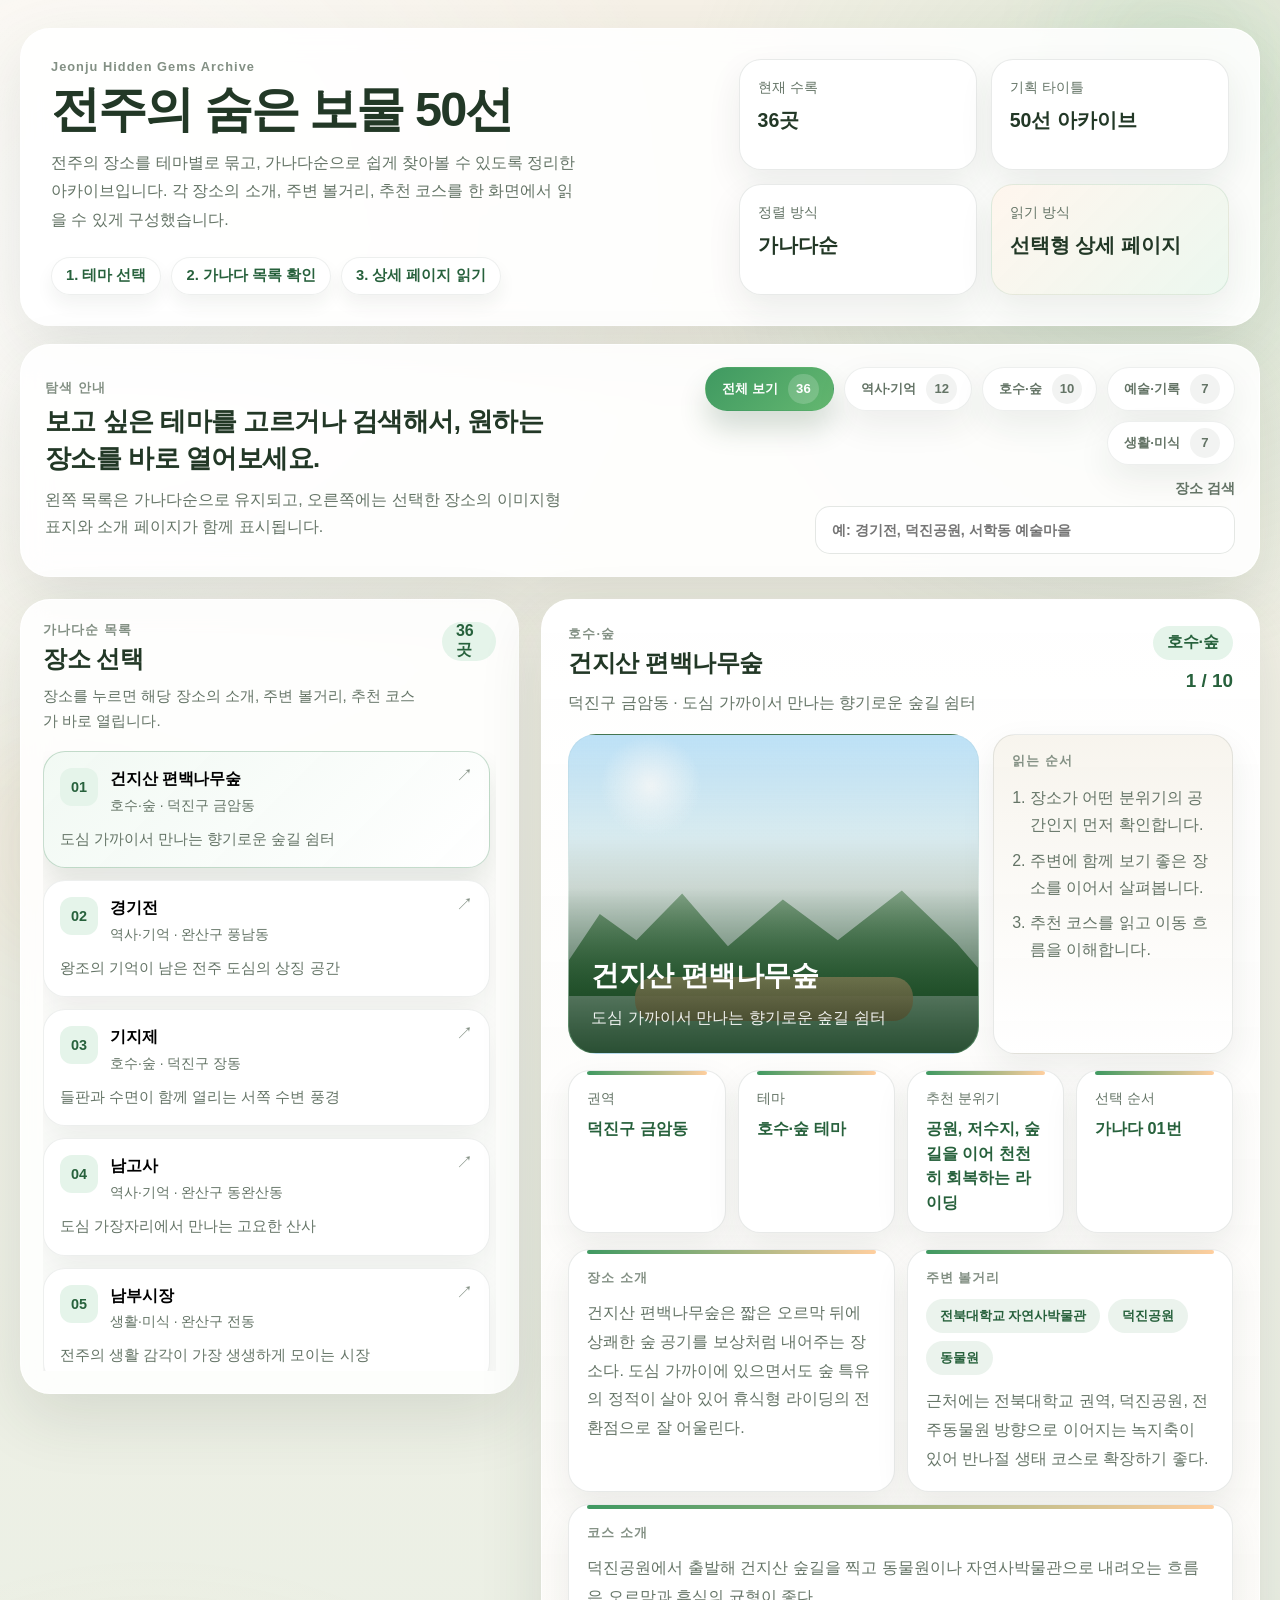
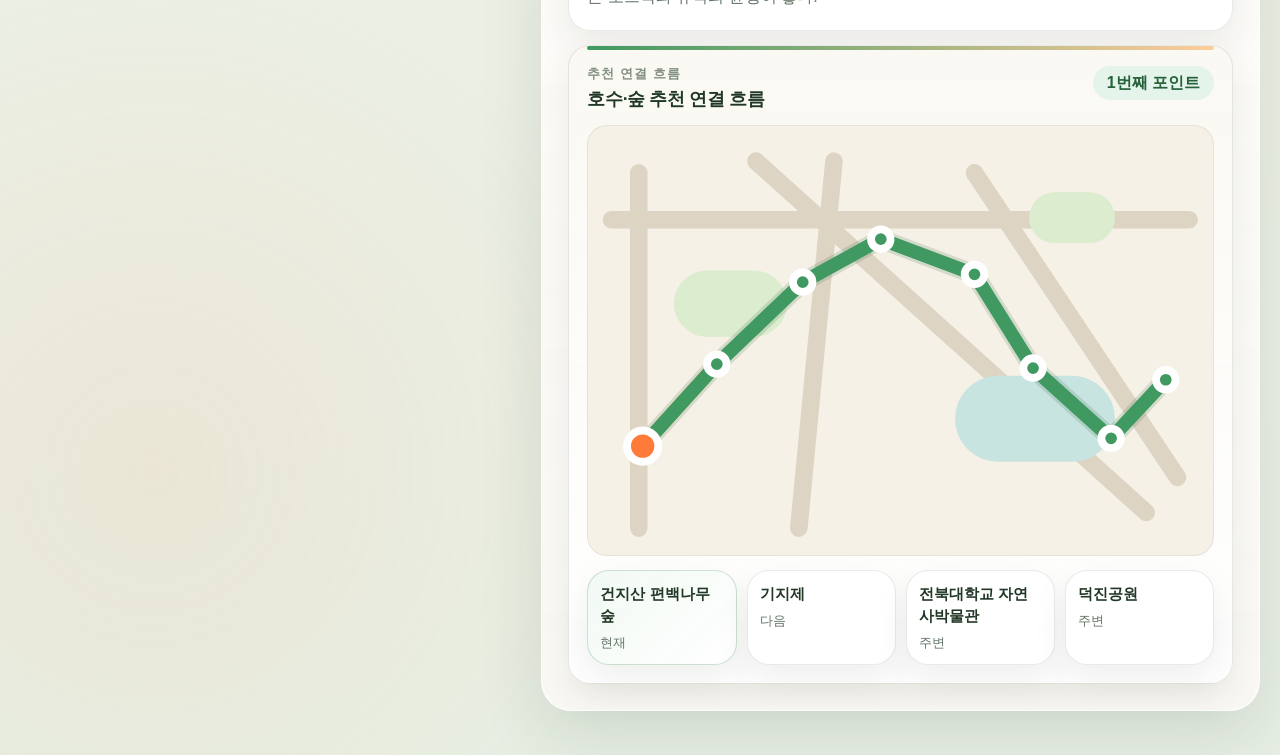
==== docs/index.html @ 96e29ecd "first" ====
<!DOCTYPE html>
<html lang="ko">
  <head>
    <meta charset="UTF-8" />
    <meta name="viewport" content="width=device-width, initial-scale=1.0" />
    <title>전주의 숨은 보물 50선</title>
    <link rel="stylesheet" href="styles.css" />
  </head>
  <body>
    <div class="archive-shell">
      <header class="hero-panel">
        <div class="hero-copy">
          <p class="eyebrow">Jeonju Hidden Gems Archive</p>
          <h1>전주의 숨은 보물 50선</h1>
          <p class="hero-text">
            전주의 장소를 테마별로 묶고, 가나다순으로 쉽게 찾아볼 수 있도록 정리한 아카이브입니다.
            각 장소의 소개, 주변 볼거리, 추천 코스를 한 화면에서 읽을 수 있게 구성했습니다.
          </p>

          <div class="guide-row">
            <span class="guide-chip">1. 테마 선택</span>
            <span class="guide-chip">2. 가나다 목록 확인</span>
            <span class="guide-chip">3. 상세 페이지 읽기</span>
          </div>
        </div>

        <div class="hero-stats">
          <article class="stat-card">
            <span>현재 수록</span>
            <strong id="statCurrent">36곳</strong>
          </article>
          <article class="stat-card">
            <span>기획 타이틀</span>
            <strong>50선 아카이브</strong>
          </article>
          <article class="stat-card">
            <span>정렬 방식</span>
            <strong>가나다순</strong>
          </article>
          <article class="stat-card accent">
            <span>읽기 방식</span>
            <strong>선택형 상세 페이지</strong>
          </article>
        </div>
      </header>

      <section class="toolbar">
        <div class="toolbar-copy">
          <p class="toolbar-label">탐색 안내</p>
          <h2>보고 싶은 테마를 고르거나 검색해서, 원하는 장소를 바로 열어보세요.</h2>
          <p class="toolbar-note">
            왼쪽 목록은 가나다순으로 유지되고, 오른쪽에는 선택한 장소의 이미지형 표지와 소개 페이지가
            함께 표시됩니다.
          </p>
        </div>

        <div class="toolbar-controls">
          <div class="theme-tabs" id="themeTabs"></div>
          <label class="search-box">
            <span>장소 검색</span>
            <input id="searchInput" type="text" placeholder="예: 경기전, 덕진공원, 서학동 예술마을" />
          </label>
        </div>
      </section>

      <main class="content-grid">
        <aside class="place-panel">
          <div class="panel-head">
            <div>
              <p class="panel-label">가나다순 목록</p>
              <h2>장소 선택</h2>
              <p class="panel-text">장소를 누르면 해당 장소의 소개, 주변 볼거리, 추천 코스가 바로 열립니다.</p>
            </div>
            <span class="panel-count" id="filteredCount">36곳</span>
          </div>

          <div class="place-list" id="placeList"></div>
        </aside>

        <section class="detail-panel">
          <article class="detail-page">
            <div class="detail-top">
              <div class="detail-heading">
                <p class="detail-label" id="detailThemeLabel">역사 · 기억</p>
                <h2 id="detailTitle">경기전</h2>
                <p class="detail-subtitle" id="detailSubtitle">
                  전주 역사문화축의 중심에서 전주의 시간을 차분하게 보여주는 공간
                </p>
              </div>

              <div class="detail-page-mark">
                <span id="detailThemeBadge">역사 · 기억</span>
                <strong id="detailOrder">01 / 09</strong>
              </div>
            </div>

            <div class="detail-hero-wrap">
              <div class="detail-hero" id="detailHero">
                <div class="detail-hero-overlay">
                  <strong id="detailHeroTitle">전주의 시간을 가장 선명하게 보여주는 장소</strong>
                  <p id="detailHeroText">
                    한옥 권역과 경기전, 풍남문, 전라감영을 함께 묶어 읽기 좋은 역사 코스의 중심점입니다.
                  </p>
                </div>
              </div>

              <aside class="hero-side-note">
                <p class="story-label">읽는 순서</p>
                <ol class="reading-steps">
                  <li>장소가 어떤 분위기의 공간인지 먼저 확인합니다.</li>
                  <li>주변에 함께 보기 좋은 장소를 이어서 살펴봅니다.</li>
                  <li>추천 코스를 읽고 이동 흐름을 이해합니다.</li>
                </ol>
              </aside>
            </div>

            <div class="meta-grid">
              <article class="meta-card">
                <span>권역</span>
                <strong id="detailDistrict">완산구 풍남동</strong>
              </article>
              <article class="meta-card">
                <span>테마</span>
                <strong id="detailTheme">역사 · 기억</strong>
              </article>
              <article class="meta-card">
                <span>추천 분위기</span>
                <strong id="detailMood">차분하게 머물며 읽는 코스</strong>
              </article>
              <article class="meta-card">
                <span>선택 순서</span>
                <strong id="detailSequence">가나다 01번</strong>
              </article>
            </div>

            <div class="story-grid">
              <article class="story-card">
                <p class="story-label">장소 소개</p>
                <p id="detailIntro">
                  전주의 시간감을 가장 안정적으로 느낄 수 있는 대표 장소로, 풍남문과 전동성당, 한옥마을
                  권역을 함께 묶었을 때 흐름이 자연스럽습니다.
                </p>
              </article>

              <article class="story-card">
                <p class="story-label">주변 볼거리</p>
                <div class="nearby-list" id="nearbyList"></div>
                <p id="detailNearbyText">
                  가까운 권역에서 함께 보기 좋은 장소들을 같이 제안해 코스의 이해를 높였습니다.
                </p>
              </article>
            </div>

            <article class="story-card full">
              <p class="story-label">코스 소개</p>
              <p id="detailCourse">
                이 장소는 전주 역사문화축의 초반 흐름을 잡아 주는 출발 지점으로, 풍남문에서 출발해
                경기전과 전라감영으로 이어지는 도심 순환 코스의 중심입니다.
              </p>
            </article>

            <article class="route-card">
              <div class="route-head">
                <div>
                  <p class="story-label">추천 연결 흐름</p>
                  <h3 id="routeTitle">역사 · 기억 테마 코스</h3>
                </div>
                <span class="route-chip" id="routeChip">현재 포인트</span>
              </div>

              <div class="route-map" id="routeMap"></div>
              <div class="route-stops" id="routeStops"></div>
            </article>
          </article>
        </section>
      </main>
    </div>

    <script src="script.js"></script>
  </body>
</html>
---- docs/styles.css ----
:root {
  --bg-top: #f6f1e7;
  --bg-bottom: #e7efe4;
  --surface: rgba(255, 255, 255, 0.88);
  --surface-strong: #ffffff;
  --surface-soft: rgba(250, 248, 242, 0.8);
  --line: rgba(34, 56, 38, 0.1);
  --line-strong: rgba(34, 56, 38, 0.18);
  --text-main: #223826;
  --text-sub: #647466;
  --text-soft: #839084;
  --theme-main: #3c8754;
  --theme-deep: #285a39;
  --theme-soft: rgba(60, 135, 84, 0.12);
  --shadow-lg: 0 24px 64px rgba(38, 61, 41, 0.12);
  --shadow-md: 0 14px 34px rgba(34, 56, 38, 0.08);
  --radius-xl: 30px;
  --radius-lg: 22px;
  --radius-md: 16px;
  --radius-sm: 12px;
  --font-ui: "SUIT Variable", "Pretendard Variable", "Noto Sans KR", "Apple SD Gothic Neo",
    sans-serif;
}

* {
  box-sizing: border-box;
}

html,
body {
  margin: 0;
  min-height: 100%;
  font-family: var(--font-ui);
  color: var(--text-main);
  background:
    radial-gradient(circle at 8% 10%, rgba(255, 255, 255, 0.88), transparent 24%),
    radial-gradient(circle at 90% 8%, rgba(84, 174, 116, 0.18), transparent 20%),
    radial-gradient(circle at 12% 88%, rgba(244, 166, 108, 0.12), transparent 22%),
    linear-gradient(180deg, var(--bg-top), var(--bg-bottom));
}

body::before,
body::after {
  content: "";
  position: fixed;
  border-radius: 999px;
  pointer-events: none;
  filter: blur(24px);
  opacity: 0.56;
}

body::before {
  top: -120px;
  right: -80px;
  width: 360px;
  height: 360px;
  background: radial-gradient(circle, rgba(83, 168, 110, 0.22), transparent 68%);
}

body::after {
  bottom: -110px;
  left: -80px;
  width: 320px;
  height: 320px;
  background: radial-gradient(circle, rgba(245, 163, 92, 0.16), transparent 70%);
}

.archive-shell {
  position: relative;
  z-index: 1;
  max-width: 1500px;
  margin: 0 auto;
  padding: 28px 20px 44px;
}

.hero-panel,
.toolbar,
.place-panel,
.detail-page {
  background: var(--surface);
  border: 1px solid rgba(255, 255, 255, 0.9);
  box-shadow: var(--shadow-lg);
  backdrop-filter: blur(14px);
  border-radius: var(--radius-xl);
}

.hero-panel {
  padding: 30px;
  display: grid;
  grid-template-columns: minmax(320px, 1.15fr) minmax(280px, 0.85fr);
  gap: 24px;
  align-items: stretch;
}

.eyebrow,
.toolbar-label,
.panel-label,
.detail-label,
.story-label {
  margin: 0;
  font-size: 0.8rem;
  font-weight: 800;
  letter-spacing: 0.08em;
  color: var(--text-soft);
}

.hero-copy {
  display: flex;
  flex-direction: column;
  justify-content: center;
}

.hero-copy h1 {
  margin: 10px 0 14px;
  font-size: clamp(2.2rem, 3.8vw, 3.8rem);
  line-height: 1.04;
  letter-spacing: -0.04em;
}

.hero-text {
  margin: 0;
  max-width: 60ch;
  color: var(--text-sub);
  line-height: 1.8;
  font-size: 1rem;
}

.guide-row {
  display: flex;
  flex-wrap: wrap;
  gap: 10px;
  margin-top: 22px;
}

.guide-chip {
  display: inline-flex;
  align-items: center;
  min-height: 38px;
  padding: 0 14px;
  border-radius: 999px;
  background: rgba(255, 255, 255, 0.86);
  border: 1px solid rgba(34, 56, 38, 0.08);
  color: var(--theme-deep);
  font-size: 0.92rem;
  font-weight: 700;
  box-shadow: 0 10px 18px rgba(33, 51, 36, 0.06);
}

.hero-stats {
  display: grid;
  grid-template-columns: repeat(2, minmax(0, 1fr));
  gap: 14px;
}

.stat-card,
.meta-card,
.story-card,
.route-card,
.theme-tab,
.place-item,
.route-stop,
.hero-side-note {
  background: var(--surface-strong);
  border: 1px solid var(--line);
  box-shadow: var(--shadow-md);
  border-radius: var(--radius-lg);
}

.stat-card {
  padding: 18px 18px 20px;
}

.stat-card span {
  color: var(--text-sub);
  font-size: 0.9rem;
}

.stat-card strong {
  display: block;
  margin-top: 10px;
  font-size: 1.22rem;
  line-height: 1.35;
}

.stat-card.accent {
  background:
    linear-gradient(135deg, rgba(255, 245, 236, 0.9), rgba(235, 247, 238, 0.95)),
    #ffffff;
  border-color: rgba(60, 135, 84, 0.12);
}

.toolbar {
  margin-top: 18px;
  padding: 22px 24px;
  display: grid;
  grid-template-columns: minmax(320px, 0.9fr) minmax(0, 1.1fr);
  gap: 20px;
  align-items: center;
}

.toolbar-copy h2 {
  margin: 6px 0 10px;
  font-size: clamp(1.28rem, 2vw, 1.6rem);
  line-height: 1.42;
  letter-spacing: -0.02em;
}

.toolbar-note {
  margin: 0;
  color: var(--text-sub);
  line-height: 1.7;
}

.toolbar-controls {
  display: grid;
  gap: 14px;
}

.theme-tabs {
  display: flex;
  flex-wrap: wrap;
  justify-content: flex-end;
  gap: 10px;
}

.theme-tab {
  display: inline-flex;
  align-items: center;
  gap: 10px;
  min-height: 44px;
  padding: 0 14px 0 16px;
  border: 1px solid rgba(34, 56, 38, 0.08);
  cursor: pointer;
  color: var(--text-sub);
  font-weight: 800;
  transition: transform 0.18s ease, box-shadow 0.18s ease, border-color 0.18s ease,
    background 0.18s ease, color 0.18s ease;
}

.theme-tab:hover {
  transform: translateY(-1px);
  border-color: rgba(60, 135, 84, 0.16);
}

.theme-tab strong {
  display: inline-flex;
  align-items: center;
  justify-content: center;
  min-width: 30px;
  min-height: 30px;
  padding: 0 8px;
  border-radius: 999px;
  background: rgba(34, 56, 38, 0.06);
  color: inherit;
  font-size: 0.82rem;
}

.theme-tab.active {
  background: linear-gradient(135deg, var(--theme-main), #64b770);
  color: #ffffff;
  border-color: transparent;
  box-shadow: 0 18px 28px rgba(43, 84, 55, 0.2);
}

.theme-tab.active strong {
  background: rgba(255, 255, 255, 0.18);
}

.search-box {
  display: grid;
  gap: 8px;
  justify-items: end;
  font-size: 0.9rem;
  font-weight: 700;
  color: var(--text-sub);
}

.search-box input {
  width: min(100%, 420px);
  height: 48px;
  border-radius: 15px;
  border: 1px solid rgba(34, 56, 38, 0.12);
  padding: 0 16px;
  background: rgba(255, 255, 255, 0.96);
  color: var(--text-main);
  font: inherit;
  box-shadow: inset 0 1px 0 rgba(255, 255, 255, 0.85);
}

.search-box input:focus {
  outline: none;
  border-color: rgba(60, 135, 84, 0.36);
  box-shadow:
    0 0 0 4px rgba(60, 135, 84, 0.12),
    inset 0 1px 0 rgba(255, 255, 255, 0.85);
}

.content-grid {
  margin-top: 22px;
  display: grid;
  grid-template-columns: minmax(320px, 0.82fr) minmax(0, 1.18fr);
  gap: 22px;
  align-items: start;
}

.place-panel {
  padding: 22px;
}

.panel-head,
.detail-top,
.route-head {
  display: flex;
  align-items: flex-start;
  justify-content: space-between;
  gap: 16px;
}

.panel-head h2,
.detail-top h2,
.route-head h3 {
  margin: 4px 0 0;
  letter-spacing: -0.02em;
}

.panel-text {
  margin: 8px 0 0;
  color: var(--text-sub);
  line-height: 1.65;
  font-size: 0.95rem;
}

.panel-count,
.detail-page-mark span,
.route-chip,
.nearby-chip {
  display: inline-flex;
  align-items: center;
  justify-content: center;
  min-height: 34px;
  padding: 0 14px;
  border-radius: 999px;
  background: var(--theme-soft);
  color: var(--theme-deep);
  font-weight: 800;
}

.place-list {
  margin-top: 18px;
  display: flex;
  flex-direction: column;
  gap: 12px;
  max-height: calc(100vh - 280px);
  overflow: auto;
  padding-right: 6px;
}

.place-list::-webkit-scrollbar {
  width: 10px;
}

.place-list::-webkit-scrollbar-thumb {
  background: rgba(34, 56, 38, 0.14);
  border-radius: 999px;
}

.place-item {
  width: 100%;
  padding: 16px;
  border: 1px solid rgba(34, 56, 38, 0.08);
  text-align: left;
  cursor: pointer;
  transition: transform 0.18s ease, box-shadow 0.18s ease, border-color 0.18s ease,
    background 0.18s ease;
}

.place-item:hover {
  transform: translateY(-1px);
  border-color: rgba(60, 135, 84, 0.16);
}

.place-item.active {
  border-color: rgba(60, 135, 84, 0.28);
  background:
    linear-gradient(135deg, rgba(241, 249, 243, 0.96), rgba(255, 255, 255, 0.98)),
    #ffffff;
  box-shadow: 0 18px 28px rgba(39, 66, 43, 0.12);
}

.place-item-top {
  display: grid;
  grid-template-columns: auto 1fr auto;
  gap: 12px;
  align-items: start;
}

.place-index {
  display: inline-flex;
  align-items: center;
  justify-content: center;
  min-width: 38px;
  height: 38px;
  padding: 0 10px;
  border-radius: 12px;
  background: var(--theme-soft);
  color: var(--theme-deep);
  font-weight: 900;
  font-size: 0.9rem;
}

.place-title-group {
  display: grid;
  gap: 6px;
}

.place-title-group strong {
  font-size: 1rem;
  line-height: 1.35;
  letter-spacing: -0.01em;
}

.place-subline {
  color: var(--text-sub);
  font-size: 0.86rem;
  line-height: 1.45;
}

.place-arrow {
  color: var(--text-soft);
  font-size: 1.05rem;
  line-height: 1;
}

.place-summary {
  display: block;
  margin-top: 12px;
  color: var(--text-sub);
  line-height: 1.6;
  font-size: 0.92rem;
}

.detail-panel {
  position: sticky;
  top: 18px;
}

.detail-page {
  padding: 26px;
  background:
    linear-gradient(180deg, rgba(255, 255, 255, 0.84), rgba(250, 248, 243, 0.94)),
    #ffffff;
}

.detail-subtitle {
  margin: 10px 0 0;
  color: var(--text-sub);
  line-height: 1.7;
  max-width: 56ch;
}

.detail-page-mark {
  display: flex;
  flex-direction: column;
  align-items: flex-end;
  gap: 10px;
}

.detail-page-mark strong {
  font-size: 1.18rem;
  color: var(--theme-deep);
}

.detail-hero-wrap {
  margin-top: 18px;
  display: grid;
  grid-template-columns: minmax(0, 1fr) 240px;
  gap: 14px;
  align-items: stretch;
}

.detail-hero {
  position: relative;
  min-height: 320px;
  border-radius: 28px;
  overflow: hidden;
  border: 1px solid rgba(36, 67, 43, 0.08);
  background:
    radial-gradient(circle at 20% 16%, rgba(255, 255, 255, 0.84), transparent 12%),
    linear-gradient(180deg, rgba(149, 214, 255, 0.56), rgba(117, 200, 180, 0.12) 48%, rgba(45, 104, 61, 0.88) 100%);
}

.detail-hero::before,
.detail-hero::after {
  content: "";
  position: absolute;
}

.detail-hero::before {
  left: -6%;
  right: -6%;
  bottom: 18%;
  height: 44%;
  background: linear-gradient(180deg, rgba(73, 133, 67, 0.28), rgba(52, 118, 61, 0.98));
  clip-path: polygon(0 100%, 16% 58%, 30% 70%, 42% 32%, 56% 60%, 70% 38%, 84% 70%, 92% 44%, 100% 100%);
}

.detail-hero::after {
  left: 8%;
  right: 8%;
  bottom: 0;
  height: 34%;
  background: linear-gradient(180deg, rgba(101, 193, 168, 0.62), rgba(65, 151, 116, 0.92));
  border-radius: 50% 50% 0 0 / 35% 35% 0 0;
}

.scene-hanok::before,
.scene-temple::before {
  left: 16%;
  right: 16%;
  bottom: 22%;
  height: 26%;
  background: linear-gradient(180deg, rgba(73, 48, 26, 0.16), rgba(70, 44, 21, 0.98));
  clip-path: polygon(0 100%, 12% 42%, 50% 0, 88% 42%, 100% 100%);
}

.scene-hanok::after,
.scene-temple::after {
  left: 22%;
  right: 22%;
  bottom: 8%;
  height: 22%;
  background: linear-gradient(180deg, rgba(136, 95, 55, 0.76), rgba(99, 63, 35, 0.98));
  border-radius: 4px 4px 10px 10px;
}

.scene-gate::before {
  left: 14%;
  right: 14%;
  bottom: 18%;
  height: 32%;
  background: linear-gradient(180deg, rgba(78, 53, 28, 0.14), rgba(69, 43, 22, 0.98));
  clip-path: polygon(0 100%, 8% 50%, 50% 0, 92% 50%, 100% 100%);
}

.scene-gate::after {
  left: 18%;
  right: 18%;
  bottom: 6%;
  height: 24%;
  background: linear-gradient(180deg, rgba(146, 104, 59, 0.78), rgba(99, 62, 34, 0.98));
}

.scene-church::before {
  left: 44%;
  width: 16%;
  bottom: 14%;
  height: 48%;
  background: linear-gradient(180deg, rgba(245, 235, 224, 0.2), rgba(244, 236, 228, 0.98));
  clip-path: polygon(45% 0, 60% 10%, 60% 28%, 100% 28%, 100% 100%, 0 100%, 0 28%, 45% 28%);
}

.scene-church::after {
  left: 24%;
  right: 24%;
  bottom: 9%;
  height: 22%;
  background: linear-gradient(180deg, rgba(247, 239, 230, 0.78), rgba(230, 221, 209, 0.98));
  border-radius: 8px 8px 2px 2px;
}

.scene-lake::after {
  left: 2%;
  right: 2%;
  bottom: 8%;
  height: 18%;
  background: linear-gradient(90deg, rgba(61, 161, 184, 0.92), rgba(162, 227, 241, 0.82), rgba(51, 154, 170, 0.92));
  border-radius: 48% 52% 44% 56% / 100% 100% 40% 40%;
}

.scene-lake::before {
  left: -2%;
  right: -2%;
  bottom: 22%;
  height: 26%;
  background: linear-gradient(180deg, rgba(70, 133, 67, 0.18), rgba(54, 113, 63, 0.88));
}

.scene-forest::before,
.scene-park::before {
  left: -6%;
  right: -6%;
  bottom: 18%;
  height: 46%;
  background: linear-gradient(180deg, rgba(86, 145, 72, 0.26), rgba(39, 101, 50, 0.98));
  clip-path: polygon(0 100%, 12% 44%, 20% 62%, 30% 30%, 40% 66%, 52% 34%, 64% 62%, 78% 28%, 90% 64%, 100% 100%);
}

.scene-forest::after,
.scene-park::after {
  left: 16%;
  right: 16%;
  bottom: 10%;
  height: 14%;
  background: linear-gradient(180deg, rgba(180, 160, 112, 0.84), rgba(127, 110, 71, 0.98));
  border-radius: 20px;
}

.scene-modern::before,
.scene-campus::before,
.scene-archive::before,
.scene-radio::before,
.scene-health::before {
  left: 10%;
  right: 10%;
  bottom: 18%;
  height: 26%;
  background:
    linear-gradient(90deg, rgba(44, 65, 69, 0.95) 0 14%, transparent 14% 18%, rgba(44, 65, 69, 0.84) 18% 30%, transparent 30% 34%, rgba(44, 65, 69, 0.92) 34% 52%, transparent 52% 58%, rgba(44, 65, 69, 0.86) 58% 76%, transparent 76% 80%, rgba(44, 65, 69, 0.9) 80% 94%);
}

.scene-modern::after,
.scene-campus::after,
.scene-archive::after,
.scene-radio::after,
.scene-health::after {
  left: 0;
  right: 0;
  bottom: 0;
  height: 18%;
  background: linear-gradient(180deg, rgba(123, 132, 120, 0.74), rgba(88, 97, 84, 0.98));
}

.scene-street::before,
.scene-market::before {
  left: 8%;
  right: 8%;
  bottom: 18%;
  height: 28%;
  background:
    linear-gradient(90deg, rgba(87, 63, 45, 0.92) 0 16%, transparent 16% 22%, rgba(108, 74, 52, 0.88) 22% 40%, transparent 40% 46%, rgba(87, 63, 45, 0.92) 46% 64%, transparent 64% 70%, rgba(108, 74, 52, 0.88) 70% 100%);
}

.scene-street::after,
.scene-market::after {
  left: 0;
  right: 0;
  bottom: 0;
  height: 16%;
  background: linear-gradient(180deg, rgba(193, 175, 124, 0.78), rgba(144, 126, 81, 0.98));
}

.scene-food {
  background:
    radial-gradient(circle at 50% 52%, rgba(255, 194, 110, 0.78), rgba(191, 97, 52, 0.9) 36%, rgba(86, 43, 24, 0.95) 37%, rgba(56, 29, 18, 0.98) 52%, rgba(236, 227, 214, 0.92) 53%, rgba(245, 242, 235, 0.98) 70%, rgba(219, 210, 198, 0.94) 74%, transparent 75%),
    linear-gradient(180deg, rgba(150, 104, 70, 0.2), rgba(115, 76, 52, 0.7));
}

.scene-food::before,
.scene-food::after {
  display: none;
}

.scene-bike::before {
  left: 12%;
  right: 12%;
  bottom: 20%;
  height: 18%;
  background: linear-gradient(180deg, rgba(55, 80, 58, 0.16), rgba(44, 67, 48, 0.98));
}

.scene-bike::after {
  left: 18%;
  right: 18%;
  bottom: 9%;
  height: 12%;
  background: linear-gradient(180deg, rgba(201, 176, 112, 0.78), rgba(140, 120, 74, 0.98));
  border-radius: 18px;
}

.detail-hero-overlay {
  position: absolute;
  inset: 0;
  z-index: 1;
  display: flex;
  flex-direction: column;
  justify-content: flex-end;
  padding: 22px;
  background: linear-gradient(180deg, rgba(20, 46, 26, 0.04) 32%, rgba(20, 46, 26, 0.56) 100%);
  color: #ffffff;
}

.detail-hero-overlay strong {
  font-size: clamp(1.45rem, 2.2vw, 1.85rem);
  line-height: 1.28;
  letter-spacing: -0.02em;
}

.detail-hero-overlay p {
  margin: 10px 0 0;
  max-width: 46ch;
  color: rgba(255, 255, 255, 0.92);
  line-height: 1.7;
}

.hero-side-note {
  padding: 18px;
  background:
    linear-gradient(180deg, rgba(247, 244, 237, 0.96), rgba(255, 255, 255, 0.98)),
    #ffffff;
}

.reading-steps {
  margin: 14px 0 0;
  padding-left: 18px;
  color: var(--text-sub);
  line-height: 1.7;
}

.reading-steps li + li {
  margin-top: 8px;
}

.meta-grid {
  margin-top: 16px;
  display: grid;
  grid-template-columns: repeat(4, minmax(0, 1fr));
  gap: 12px;
}

.meta-card,
.story-card,
.route-card {
  position: relative;
}

.meta-card {
  padding: 18px;
  overflow: hidden;
}

.meta-card::before,
.story-card::before,
.route-card::before {
  content: "";
  position: absolute;
  left: 18px;
  right: 18px;
  top: 0;
  height: 4px;
  border-radius: 999px;
  background: linear-gradient(90deg, var(--theme-main), rgba(255, 181, 107, 0.65));
}

.meta-card span {
  color: var(--text-sub);
  font-size: 0.88rem;
}

.meta-card strong {
  display: block;
  margin-top: 8px;
  font-size: 1.02rem;
  line-height: 1.5;
  color: var(--theme-deep);
}

.story-grid {
  margin-top: 16px;
  display: grid;
  grid-template-columns: repeat(2, minmax(0, 1fr));
  gap: 12px;
}

.story-card {
  padding: 20px 18px 18px;
}

.story-card p:last-child {
  margin: 12px 0 0;
  color: var(--text-sub);
  line-height: 1.8;
}

.story-card.full {
  margin-top: 12px;
  padding: 20px 18px 18px;
}

.nearby-list {
  display: flex;
  flex-wrap: wrap;
  gap: 8px;
  margin-top: 12px;
}

.nearby-chip {
  min-height: 34px;
  font-size: 0.84rem;
  background: rgba(60, 135, 84, 0.1);
}

.route-card {
  margin-top: 14px;
  padding: 20px 18px 18px;
  background:
    linear-gradient(180deg, rgba(250, 248, 242, 0.96), rgba(255, 255, 255, 0.98)),
    #ffffff;
}

.route-head h3 {
  font-size: 1.1rem;
}

.route-map {
  margin-top: 14px;
  min-height: 168px;
  overflow: hidden;
  border-radius: 20px;
  border: 1px solid rgba(36, 67, 43, 0.08);
  background: #f5f1e6;
}

.route-svg {
  width: 100%;
  height: 100%;
  display: block;
}

.route-svg .road {
  fill: none;
  stroke: #ddd4c4;
  stroke-width: 9;
  stroke-linecap: round;
}

.route-svg .park {
  fill: #dceccf;
}

.route-svg .water {
  fill: #c8e4e1;
}

.route-svg .route-base {
  fill: none;
  stroke: rgba(60, 112, 76, 0.18);
  stroke-width: 10;
  stroke-linecap: round;
  stroke-linejoin: round;
}

.route-svg .route-main {
  fill: none;
  stroke: var(--theme-main);
  stroke-width: 7;
  stroke-linecap: round;
  stroke-linejoin: round;
}

.route-svg .route-progress {
  fill: none;
  stroke: #ff9f47;
  stroke-width: 7;
  stroke-linecap: round;
  stroke-linejoin: round;
}

.route-svg .marker {
  fill: var(--theme-main);
  stroke: #ffffff;
  stroke-width: 4;
}

.route-svg .marker.current {
  fill: #ff7b3a;
}

.route-stops {
  margin-top: 14px;
  display: grid;
  grid-template-columns: repeat(auto-fit, minmax(138px, 1fr));
  gap: 10px;
}

.route-stop {
  padding: 12px;
}

.route-stop.active {
  background:
    linear-gradient(135deg, rgba(241, 249, 243, 0.96), rgba(255, 255, 255, 0.98)),
    #ffffff;
  border-color: rgba(60, 135, 84, 0.24);
}

.route-stop strong {
  display: block;
  font-size: 0.94rem;
  line-height: 1.45;
}

.route-stop span {
  display: block;
  margin-top: 6px;
  color: var(--text-sub);
  font-size: 0.82rem;
  line-height: 1.45;
}

@media (max-width: 1240px) {
  .content-grid,
  .hero-panel,
  .toolbar,
  .detail-hero-wrap {
    grid-template-columns: 1fr;
  }

  .theme-tabs {
    justify-content: flex-start;
  }

  .search-box {
    justify-items: start;
  }

  .detail-panel {
    position: static;
  }
}

@media (max-width: 860px) {
  .meta-grid,
  .story-grid,
  .hero-stats {
    grid-template-columns: 1fr 1fr;
  }
}

@media (max-width: 720px) {
  .archive-shell {
    padding: 16px 12px 28px;
  }

  .hero-panel,
  .toolbar,
  .place-panel,
  .detail-page {
    padding: 18px;
    border-radius: 22px;
  }

  .hero-copy h1 {
    font-size: 2.2rem;
  }

  .meta-grid,
  .story-grid,
  .hero-stats {
    grid-template-columns: 1fr;
  }

  .place-list {
    max-height: none;
  }

  .place-item-top {
    grid-template-columns: auto 1fr;
  }

  .place-arrow {
    display: none;
  }
}
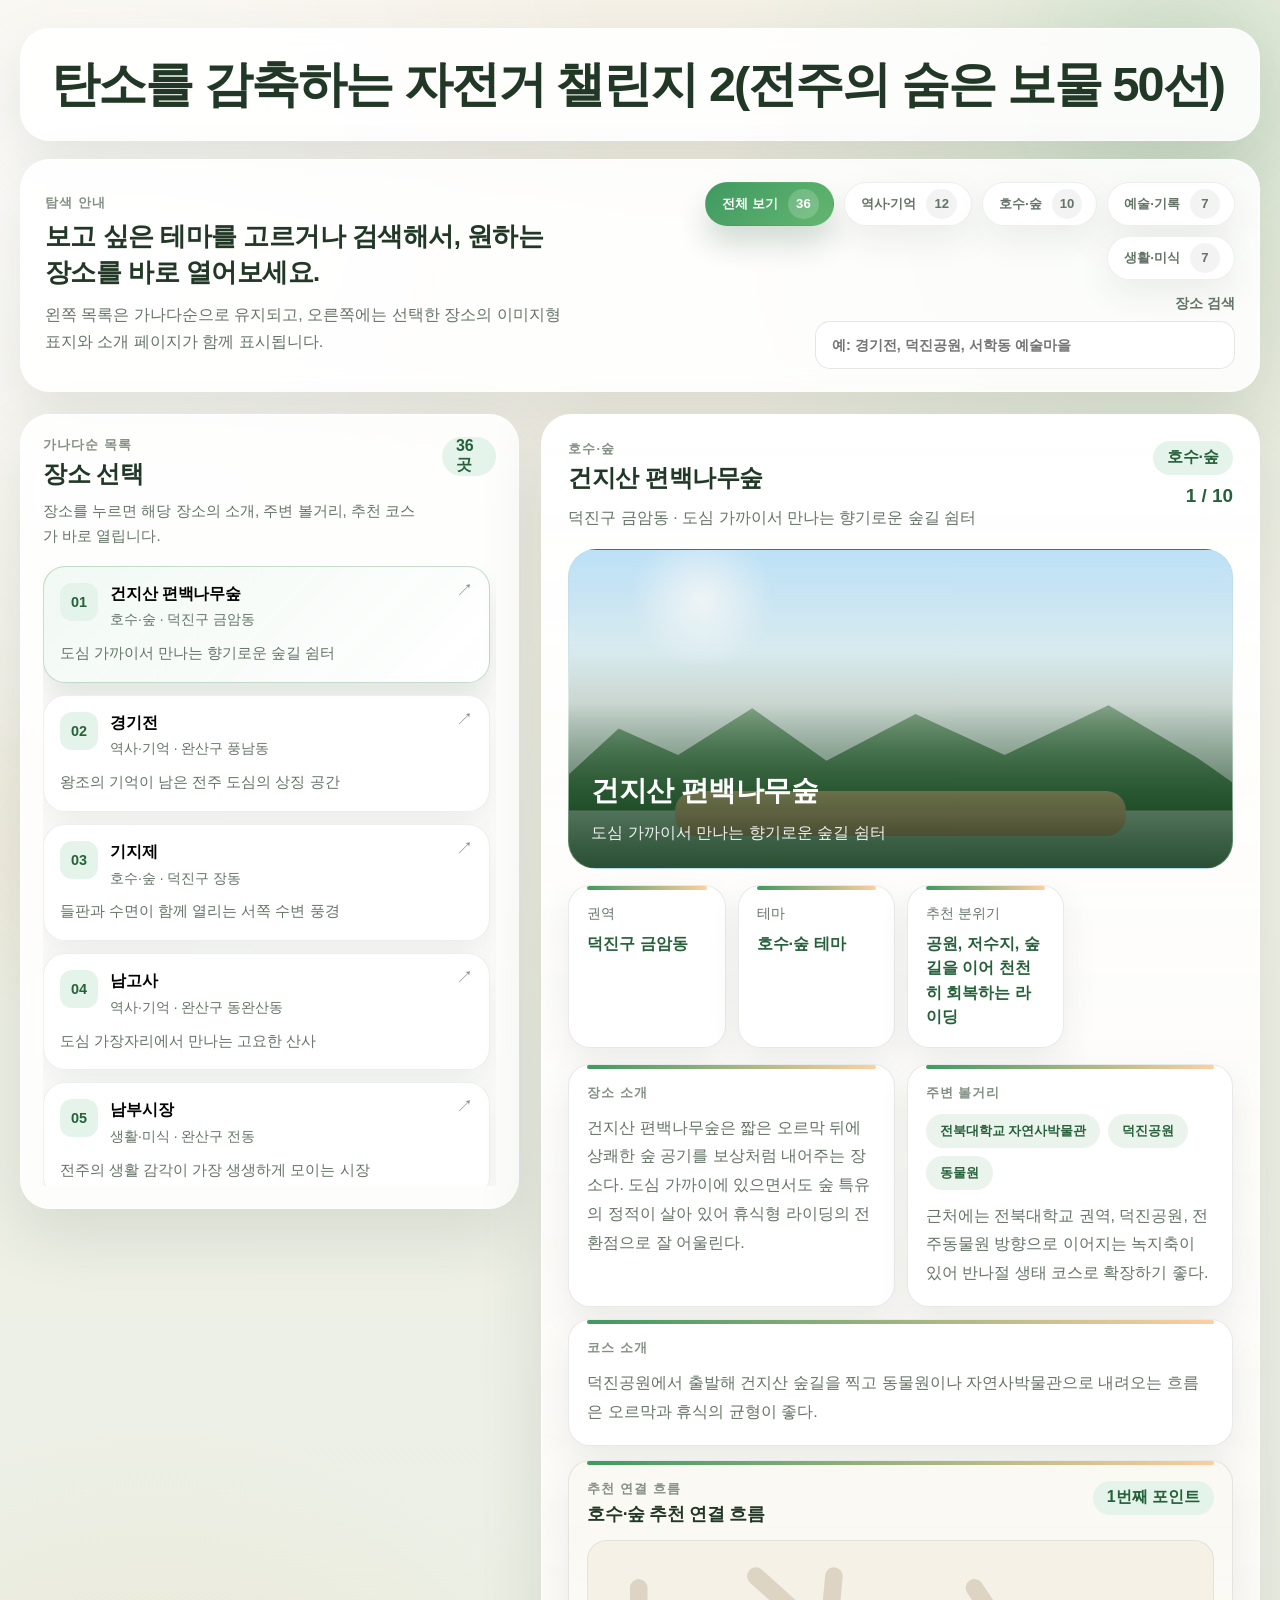
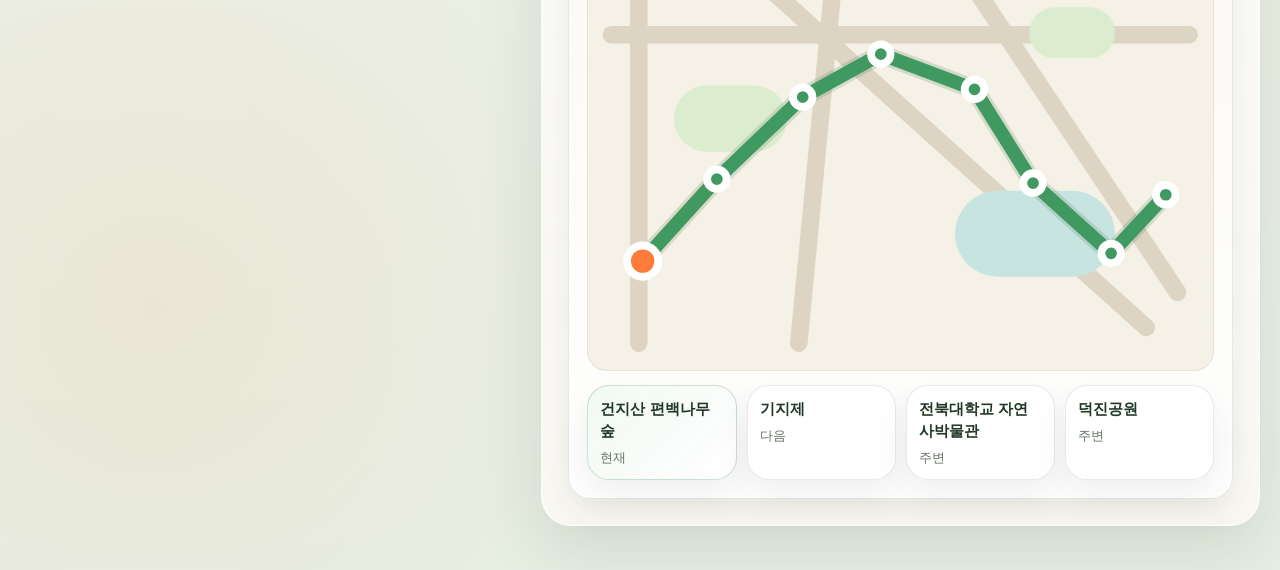
==== commit 1b6ee4db: "second" ====
--- a/docs/index.html
+++ b/docs/index.html
@@ -3,44 +3,14 @@
   <head>
     <meta charset="UTF-8" />
     <meta name="viewport" content="width=device-width, initial-scale=1.0" />
-    <title>전주의 숨은 보물 50선</title>
+    <title>탄소를 감축하는 자전거 챌린지 2(전주의 숨은 보물 50선)</title>
     <link rel="stylesheet" href="styles.css" />
   </head>
   <body>
     <div class="archive-shell">
       <header class="hero-panel">
         <div class="hero-copy">
-          <p class="eyebrow">Jeonju Hidden Gems Archive</p>
-          <h1>전주의 숨은 보물 50선</h1>
-          <p class="hero-text">
-            전주의 장소를 테마별로 묶고, 가나다순으로 쉽게 찾아볼 수 있도록 정리한 아카이브입니다.
-            각 장소의 소개, 주변 볼거리, 추천 코스를 한 화면에서 읽을 수 있게 구성했습니다.
-          </p>
-
-          <div class="guide-row">
-            <span class="guide-chip">1. 테마 선택</span>
-            <span class="guide-chip">2. 가나다 목록 확인</span>
-            <span class="guide-chip">3. 상세 페이지 읽기</span>
-          </div>
-        </div>
-
-        <div class="hero-stats">
-          <article class="stat-card">
-            <span>현재 수록</span>
-            <strong id="statCurrent">36곳</strong>
-          </article>
-          <article class="stat-card">
-            <span>기획 타이틀</span>
-            <strong>50선 아카이브</strong>
-          </article>
-          <article class="stat-card">
-            <span>정렬 방식</span>
-            <strong>가나다순</strong>
-          </article>
-          <article class="stat-card accent">
-            <span>읽기 방식</span>
-            <strong>선택형 상세 페이지</strong>
-          </article>
+          <h1>탄소를 감축하는 자전거 챌린지 2(전주의 숨은 보물 50선)</h1>
         </div>
       </header>
 
@@ -96,6 +66,7 @@
 
             <div class="detail-hero-wrap">
               <div class="detail-hero" id="detailHero">
+                <img class="detail-photo is-hidden" id="detailPhoto" alt="" loading="lazy" decoding="async" referrerpolicy="no-referrer" />
                 <div class="detail-hero-overlay">
                   <strong id="detailHeroTitle">전주의 시간을 가장 선명하게 보여주는 장소</strong>
                   <p id="detailHeroText">
@@ -103,15 +74,6 @@
                   </p>
                 </div>
               </div>
-
-              <aside class="hero-side-note">
-                <p class="story-label">읽는 순서</p>
-                <ol class="reading-steps">
-                  <li>장소가 어떤 분위기의 공간인지 먼저 확인합니다.</li>
-                  <li>주변에 함께 보기 좋은 장소를 이어서 살펴봅니다.</li>
-                  <li>추천 코스를 읽고 이동 흐름을 이해합니다.</li>
-                </ol>
-              </aside>
             </div>
 
             <div class="meta-grid">
@@ -126,10 +88,6 @@
               <article class="meta-card">
                 <span>추천 분위기</span>
                 <strong id="detailMood">차분하게 머물며 읽는 코스</strong>
-              </article>
-              <article class="meta-card">
-                <span>선택 순서</span>
-                <strong id="detailSequence">가나다 01번</strong>
               </article>
             </div>
 
--- a/docs/styles.css
+++ b/docs/styles.css
@@ -39,6 +39,10 @@
     linear-gradient(180deg, var(--bg-top), var(--bg-bottom));
 }
 
+html {
+  scroll-behavior: smooth;
+}
+
 body::before,
 body::after {
   content: "";
@@ -86,10 +90,7 @@
 
 .hero-panel {
   padding: 30px;
-  display: grid;
-  grid-template-columns: minmax(320px, 1.15fr) minmax(280px, 0.85fr);
-  gap: 24px;
-  align-items: stretch;
+  display: block;
 }
 
 .eyebrow,
@@ -105,88 +106,26 @@
 }
 
 .hero-copy {
-  display: flex;
-  flex-direction: column;
-  justify-content: center;
+  display: block;
 }
 
 .hero-copy h1 {
-  margin: 10px 0 14px;
+  margin: 0;
   font-size: clamp(2.2rem, 3.8vw, 3.8rem);
   line-height: 1.04;
   letter-spacing: -0.04em;
 }
 
-.hero-text {
-  margin: 0;
-  max-width: 60ch;
-  color: var(--text-sub);
-  line-height: 1.8;
-  font-size: 1rem;
-}
-
-.guide-row {
-  display: flex;
-  flex-wrap: wrap;
-  gap: 10px;
-  margin-top: 22px;
-}
-
-.guide-chip {
-  display: inline-flex;
-  align-items: center;
-  min-height: 38px;
-  padding: 0 14px;
-  border-radius: 999px;
-  background: rgba(255, 255, 255, 0.86);
-  border: 1px solid rgba(34, 56, 38, 0.08);
-  color: var(--theme-deep);
-  font-size: 0.92rem;
-  font-weight: 700;
-  box-shadow: 0 10px 18px rgba(33, 51, 36, 0.06);
-}
-
-.hero-stats {
-  display: grid;
-  grid-template-columns: repeat(2, minmax(0, 1fr));
-  gap: 14px;
-}
-
-.stat-card,
 .meta-card,
 .story-card,
 .route-card,
 .theme-tab,
 .place-item,
-.route-stop,
-.hero-side-note {
+.route-stop {
   background: var(--surface-strong);
   border: 1px solid var(--line);
   box-shadow: var(--shadow-md);
   border-radius: var(--radius-lg);
-}
-
-.stat-card {
-  padding: 18px 18px 20px;
-}
-
-.stat-card span {
-  color: var(--text-sub);
-  font-size: 0.9rem;
-}
-
-.stat-card strong {
-  display: block;
-  margin-top: 10px;
-  font-size: 1.22rem;
-  line-height: 1.35;
-}
-
-.stat-card.accent {
-  background:
-    linear-gradient(135deg, rgba(255, 245, 236, 0.9), rgba(235, 247, 238, 0.95)),
-    #ffffff;
-  border-color: rgba(60, 135, 84, 0.12);
 }
 
 .toolbar {
@@ -442,6 +381,13 @@
 .detail-panel {
   position: sticky;
   top: 18px;
+  scroll-margin-top: 16px;
+}
+
+.detail-panel.mobile-focus .detail-page {
+  box-shadow:
+    0 0 0 3px rgba(60, 135, 84, 0.14),
+    var(--shadow-lg);
 }
 
 .detail-page {
@@ -473,7 +419,7 @@
 .detail-hero-wrap {
   margin-top: 18px;
   display: grid;
-  grid-template-columns: minmax(0, 1fr) 240px;
+  grid-template-columns: minmax(0, 1fr);
   gap: 14px;
   align-items: stretch;
 }
@@ -493,6 +439,19 @@
 .detail-hero::after {
   content: "";
   position: absolute;
+}
+
+.detail-photo {
+  position: absolute;
+  inset: 0;
+  z-index: 0;
+  width: 100%;
+  height: 100%;
+  object-fit: cover;
+}
+
+.detail-photo.is-hidden {
+  display: none;
 }
 
 .detail-hero::before {
@@ -702,24 +661,6 @@
   line-height: 1.7;
 }
 
-.hero-side-note {
-  padding: 18px;
-  background:
-    linear-gradient(180deg, rgba(247, 244, 237, 0.96), rgba(255, 255, 255, 0.98)),
-    #ffffff;
-}
-
-.reading-steps {
-  margin: 14px 0 0;
-  padding-left: 18px;
-  color: var(--text-sub);
-  line-height: 1.7;
-}
-
-.reading-steps li + li {
-  margin-top: 8px;
-}
-
 .meta-grid {
   margin-top: 16px;
   display: grid;
@@ -909,7 +850,6 @@
 
 @media (max-width: 1240px) {
   .content-grid,
-  .hero-panel,
   .toolbar,
   .detail-hero-wrap {
     grid-template-columns: 1fr;
@@ -930,8 +870,7 @@
 
 @media (max-width: 860px) {
   .meta-grid,
-  .story-grid,
-  .hero-stats {
+  .story-grid {
     grid-template-columns: 1fr 1fr;
   }
 }
@@ -949,13 +888,8 @@
     border-radius: 22px;
   }
 
-  .hero-copy h1 {
-    font-size: 2.2rem;
-  }
-
   .meta-grid,
-  .story-grid,
-  .hero-stats {
+  .story-grid {
     grid-template-columns: 1fr;
   }
 
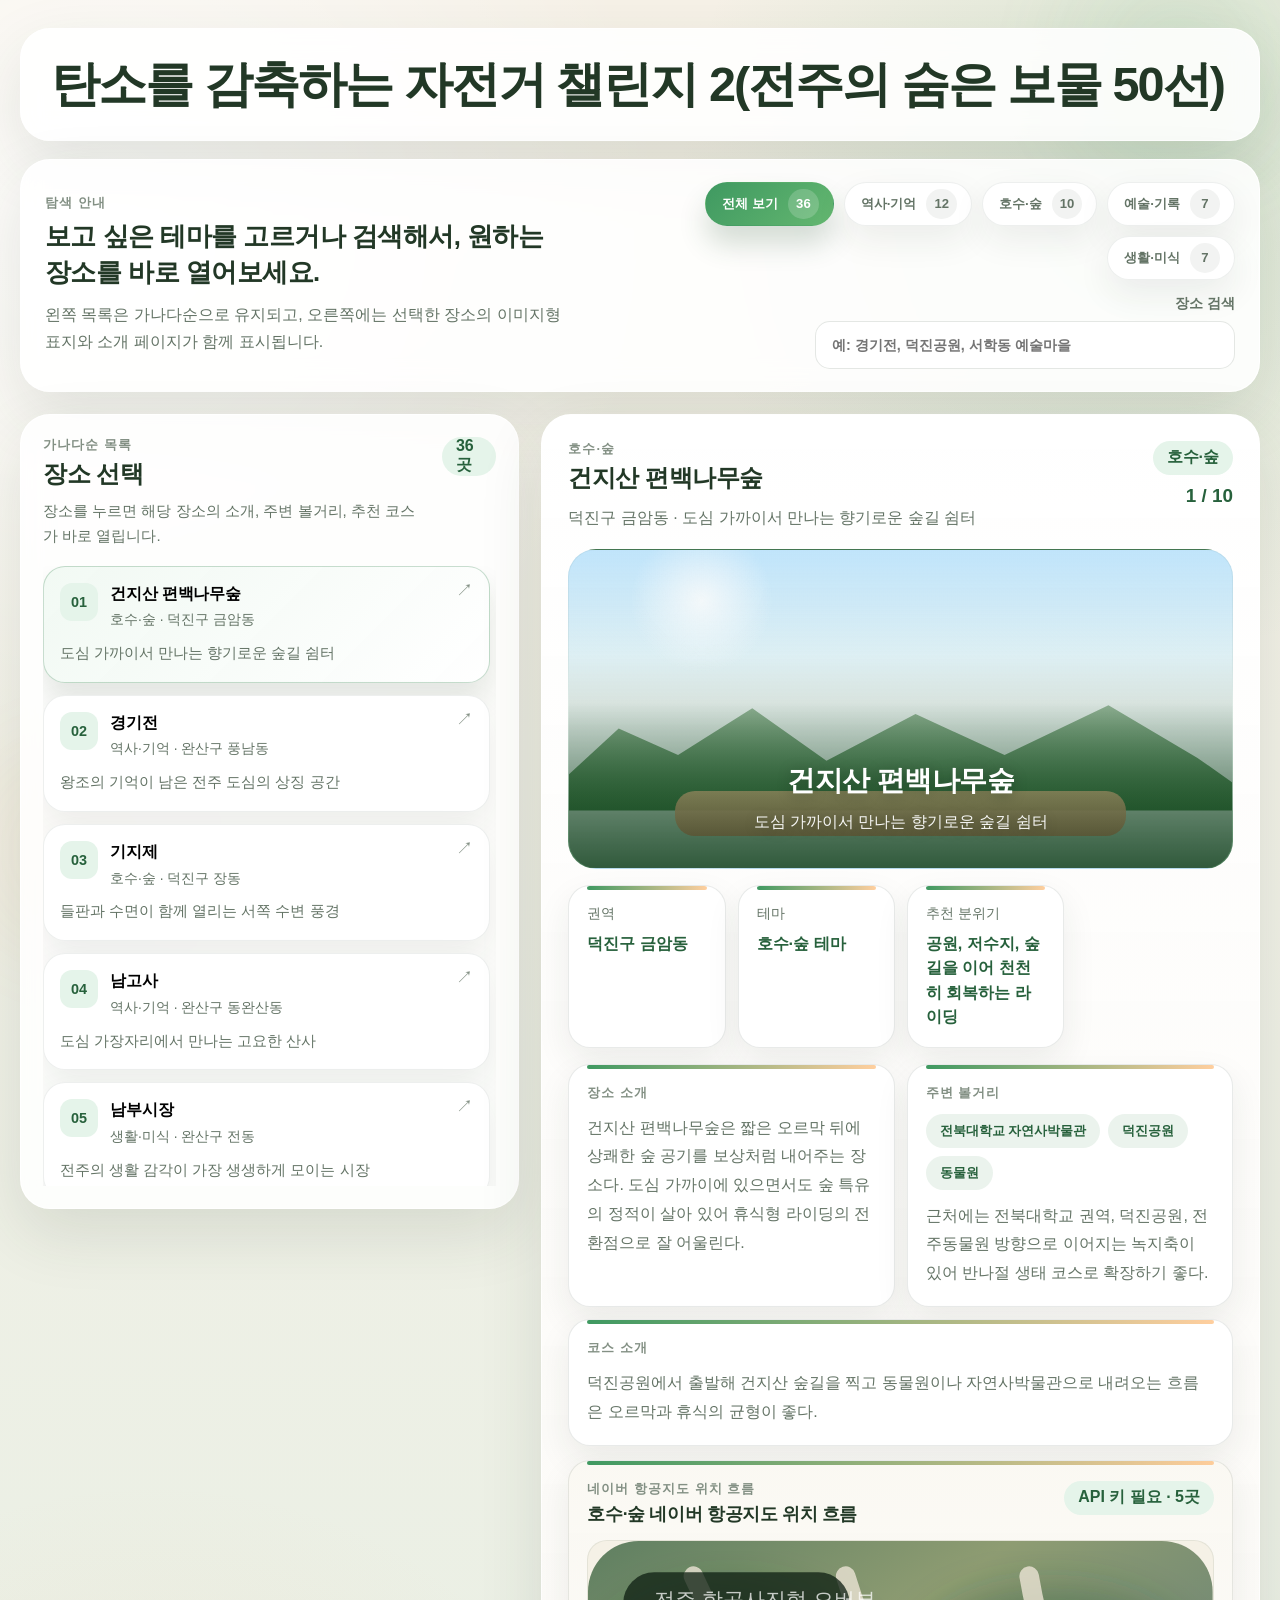
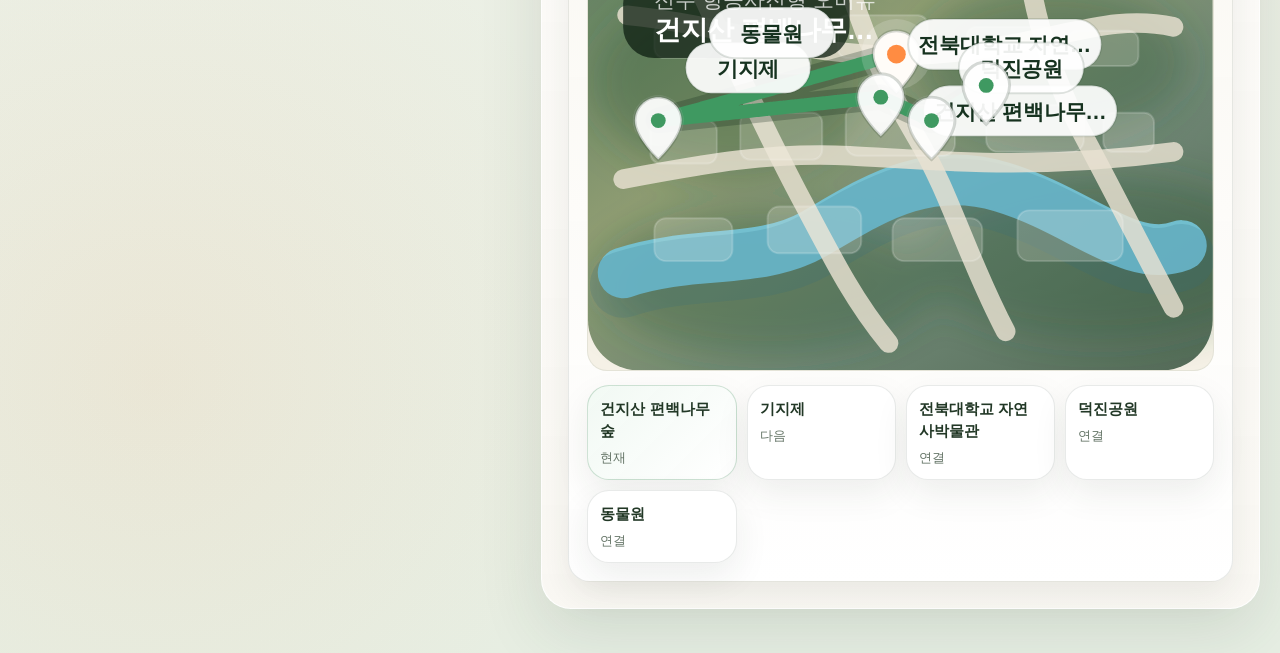
==== commit 252897bf: "third" ====
--- a/docs/index.html
+++ b/docs/index.html
@@ -5,6 +5,9 @@
     <meta name="viewport" content="width=device-width, initial-scale=1.0" />
     <title>탄소를 감축하는 자전거 챌린지 2(전주의 숨은 보물 50선)</title>
     <link rel="stylesheet" href="styles.css" />
+    <script>
+      window.NAVER_MAPS_KEY_ID = window.NAVER_MAPS_KEY_ID || '';
+    </script>
   </head>
   <body>
     <div class="archive-shell">
@@ -68,10 +71,12 @@
               <div class="detail-hero" id="detailHero">
                 <img class="detail-photo is-hidden" id="detailPhoto" alt="" loading="lazy" decoding="async" referrerpolicy="no-referrer" />
                 <div class="detail-hero-overlay">
+                  <div class="detail-hero-copy">
                   <strong id="detailHeroTitle">전주의 시간을 가장 선명하게 보여주는 장소</strong>
                   <p id="detailHeroText">
                     한옥 권역과 경기전, 풍남문, 전라감영을 함께 묶어 읽기 좋은 역사 코스의 중심점입니다.
                   </p>
+                  </div>
                 </div>
               </div>
             </div>
@@ -120,7 +125,7 @@
             <article class="route-card">
               <div class="route-head">
                 <div>
-                  <p class="story-label">추천 연결 흐름</p>
+                  <p class="story-label">네이버 항공지도 위치 흐름</p>
                   <h3 id="routeTitle">역사 · 기억 테마 코스</h3>
                 </div>
                 <span class="route-chip" id="routeChip">현재 포인트</span>
--- a/docs/styles.css
+++ b/docs/styles.css
@@ -643,22 +643,32 @@
   display: flex;
   flex-direction: column;
   justify-content: flex-end;
-  padding: 22px;
-  background: linear-gradient(180deg, rgba(20, 46, 26, 0.04) 32%, rgba(20, 46, 26, 0.56) 100%);
+  align-items: center;
+  padding: 22px 22px 18px;
+  background: linear-gradient(180deg, rgba(20, 46, 26, 0.02) 34%, rgba(20, 46, 26, 0.18) 62%, rgba(20, 46, 26, 0.42) 100%);
   color: #ffffff;
 }
 
+.detail-hero-copy {
+  width: min(78%, 560px);
+  padding: 0 18px 14px;
+  text-align: center;
+}
+
 .detail-hero-overlay strong {
+  display: block;
   font-size: clamp(1.45rem, 2.2vw, 1.85rem);
   line-height: 1.28;
   letter-spacing: -0.02em;
+  text-shadow: 0 2px 14px rgba(10, 24, 15, 0.34);
 }
 
 .detail-hero-overlay p {
   margin: 10px 0 0;
-  max-width: 46ch;
-  color: rgba(255, 255, 255, 0.92);
-  line-height: 1.7;
+  max-width: none;
+  color: rgba(255, 255, 255, 0.95);
+  line-height: 1.65;
+  text-shadow: 0 2px 14px rgba(10, 24, 15, 0.28);
 }
 
 .meta-grid {
@@ -754,11 +764,173 @@
 
 .route-map {
   margin-top: 14px;
-  min-height: 168px;
+  min-height: 260px;
   overflow: hidden;
   border-radius: 20px;
   border: 1px solid rgba(36, 67, 43, 0.08);
   background: #f5f1e6;
+}
+
+.naver-map-shell,
+.naver-map-canvas {
+  width: 100%;
+  height: 100%;
+  min-height: 260px;
+}
+
+.naver-map-shell {
+  position: relative;
+  overflow: hidden;
+}
+
+.naver-map-status {
+  position: absolute;
+  left: 16px;
+  bottom: 16px;
+  z-index: 2;
+  padding: 10px 14px;
+  border-radius: 999px;
+  background: rgba(16, 36, 21, 0.78);
+  color: rgba(255, 255, 255, 0.92);
+  font-size: 0.82rem;
+  line-height: 1.3;
+  backdrop-filter: blur(10px);
+}
+
+.naver-info-window {
+  display: grid;
+  gap: 4px;
+  min-width: 144px;
+  padding: 12px 14px;
+  border-radius: 16px;
+  background: rgba(255, 255, 255, 0.96);
+  border: 1px solid rgba(28, 54, 33, 0.1);
+  box-shadow: 0 14px 28px rgba(28, 54, 33, 0.16);
+}
+
+.naver-info-window strong {
+  color: #173120;
+  font-size: 0.92rem;
+  line-height: 1.35;
+}
+
+.naver-info-window span {
+  color: var(--text-sub);
+  font-size: 0.78rem;
+  line-height: 1.3;
+}
+
+.aerial-svg {
+  width: 100%;
+  height: 100%;
+  display: block;
+}
+
+.aerial-base {
+  fill: url(#aerialBase);
+}
+
+.aerial-terrain ellipse {
+  fill: rgba(47, 89, 51, 0.34);
+}
+
+.aerial-river {
+  fill: none;
+  stroke: rgba(117, 197, 216, 0.92);
+  stroke-width: 26;
+  stroke-linecap: round;
+}
+
+.aerial-water-shadow {
+  fill: none;
+  stroke: rgba(45, 105, 128, 0.18);
+  stroke-width: 34;
+  stroke-linecap: round;
+}
+
+.aerial-roads path {
+  fill: none;
+  stroke: rgba(234, 226, 210, 0.82);
+  stroke-width: 10;
+  stroke-linecap: round;
+}
+
+.aerial-blocks rect {
+  fill: rgba(249, 243, 232, 0.2);
+  stroke: rgba(255, 255, 255, 0.18);
+  stroke-width: 1;
+}
+
+.aerial-flow-base {
+  fill: none;
+  stroke: rgba(18, 40, 24, 0.26);
+  stroke-width: 13;
+  stroke-linecap: round;
+  stroke-linejoin: round;
+}
+
+.aerial-flow-main {
+  fill: none;
+  stroke: var(--theme-main);
+  stroke-width: 7;
+  stroke-linecap: round;
+  stroke-linejoin: round;
+  stroke-dasharray: 1 0;
+}
+
+.aerial-point .point-halo {
+  fill: rgba(255, 255, 255, 0.16);
+}
+
+.aerial-point .point-pin {
+  fill: rgba(255, 255, 255, 0.92);
+  stroke: rgba(24, 48, 32, 0.18);
+  stroke-width: 1.5;
+}
+
+.aerial-point .point-core {
+  fill: var(--theme-main);
+}
+
+.aerial-point.current .point-pin {
+  fill: #fffcf8;
+}
+
+.aerial-point.current .point-core {
+  fill: #ff8c42;
+}
+
+.aerial-point .point-label rect {
+  fill: rgba(255, 255, 255, 0.92);
+  stroke: rgba(29, 58, 35, 0.14);
+  stroke-width: 1;
+}
+
+.aerial-point .point-label text {
+  fill: #16321f;
+  font-size: 11px;
+  font-weight: 800;
+  letter-spacing: -0.01em;
+  text-anchor: middle;
+}
+
+.aerial-focus-card rect {
+  fill: rgba(15, 32, 19, 0.76);
+}
+
+.aerial-focus-card text {
+  fill: #ffffff;
+}
+
+.aerial-focus-card .focus-kicker {
+  font-size: 11px;
+  opacity: 0.74;
+}
+
+.aerial-focus-card .focus-name {
+  font-size: 14px;
+  font-weight: 800;
+  letter-spacing: -0.02em;
 }
 
 .route-svg {
@@ -897,6 +1069,15 @@
     max-height: none;
   }
 
+  .detail-hero-overlay {
+    padding: 16px 14px 14px;
+  }
+
+  .detail-hero-copy {
+    width: min(92%, 100%);
+    padding: 0 8px 10px;
+  }
+
   .place-item-top {
     grid-template-columns: auto 1fr;
   }
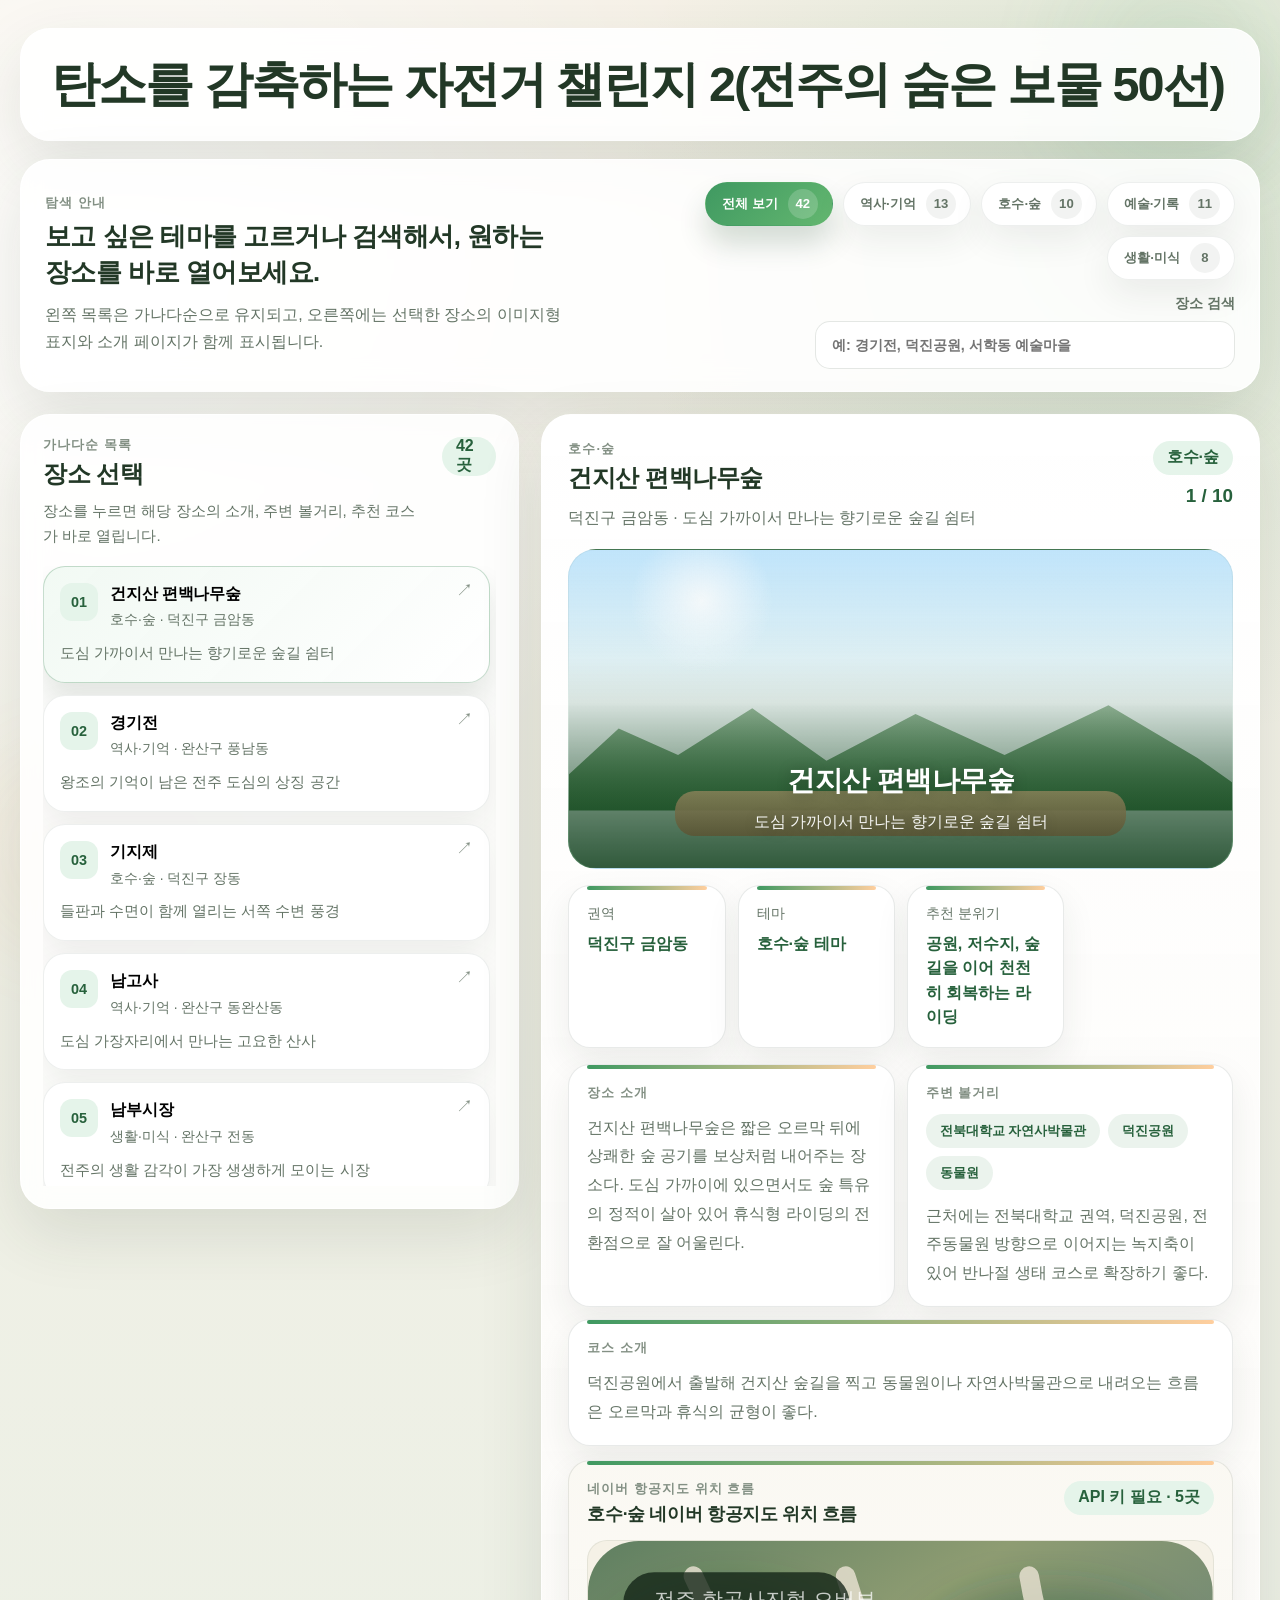
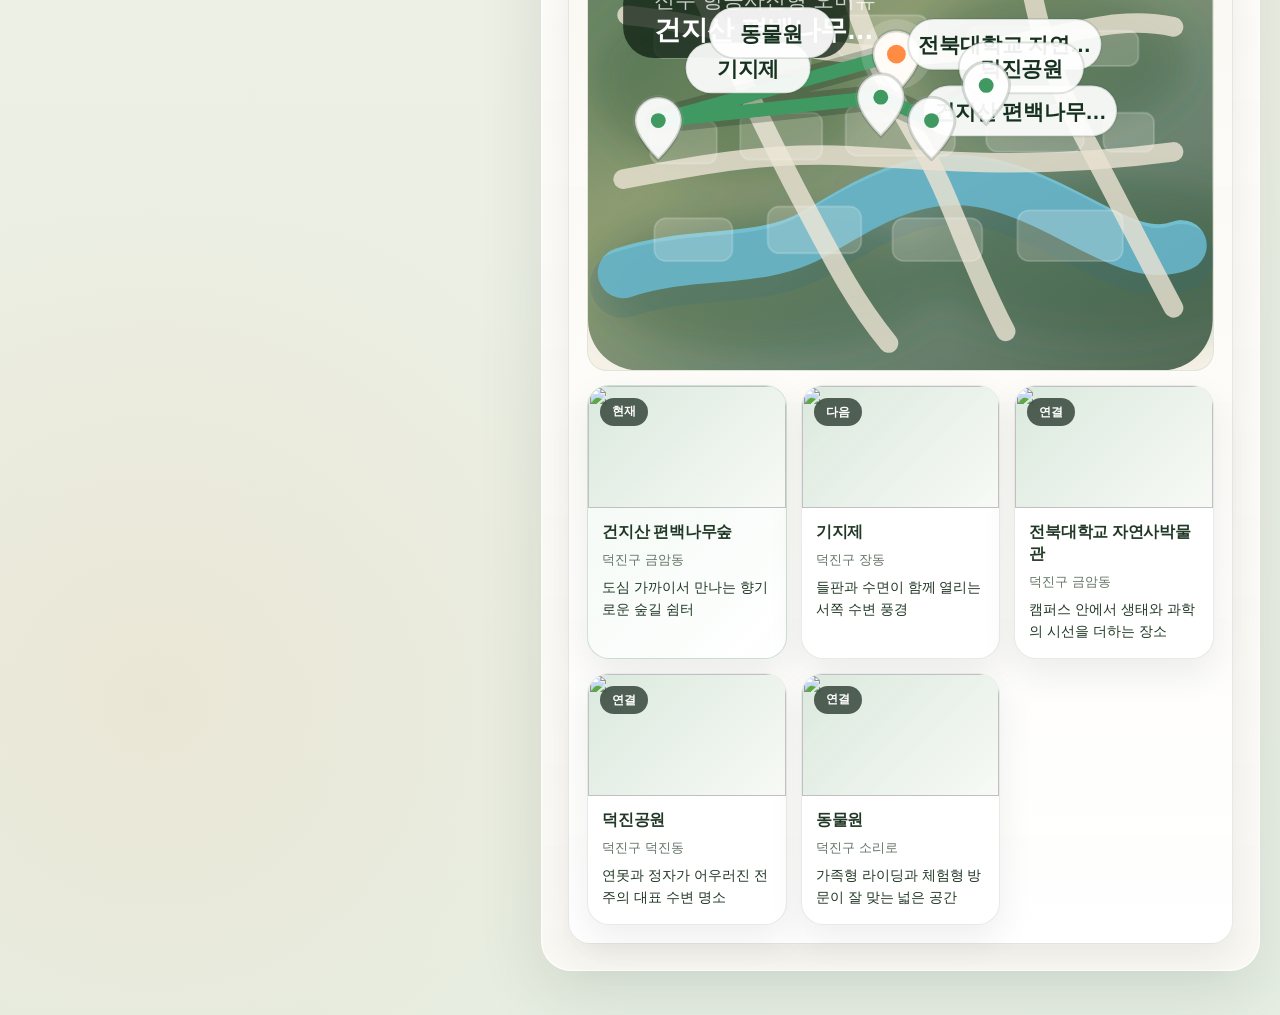
==== commit 363b8b14: "five verson" ====
--- a/docs/index.html
+++ b/docs/index.html
@@ -44,7 +44,7 @@
               <h2>장소 선택</h2>
               <p class="panel-text">장소를 누르면 해당 장소의 소개, 주변 볼거리, 추천 코스가 바로 열립니다.</p>
             </div>
-            <span class="panel-count" id="filteredCount">36곳</span>
+            <span class="panel-count" id="filteredCount">42곳</span>
           </div>
 
           <div class="place-list" id="placeList"></div>
--- a/docs/styles.css
+++ b/docs/styles.css
@@ -991,12 +991,13 @@
 .route-stops {
   margin-top: 14px;
   display: grid;
-  grid-template-columns: repeat(auto-fit, minmax(138px, 1fr));
-  gap: 10px;
+  grid-template-columns: repeat(auto-fit, minmax(190px, 1fr));
+  gap: 14px;
 }
 
 .route-stop {
-  padding: 12px;
+  overflow: hidden;
+  padding: 0;
 }
 
 .route-stop.active {
@@ -1006,18 +1007,73 @@
   border-color: rgba(60, 135, 84, 0.24);
 }
 
+.route-stop.is-fallback .route-stop-media {
+  background:
+    linear-gradient(135deg, rgba(217, 232, 220, 0.92), rgba(248, 250, 246, 0.96)),
+    #eef4ef;
+}
+
+.route-stop-media {
+  position: relative;
+  min-height: 122px;
+  background:
+    linear-gradient(180deg, rgba(35, 52, 40, 0.08), rgba(35, 52, 40, 0.42)),
+    linear-gradient(135deg, rgba(213, 230, 217, 0.96), rgba(241, 246, 241, 0.98));
+}
+
+.route-stop-image {
+  position: absolute;
+  inset: 0;
+  width: 100%;
+  height: 100%;
+  object-fit: cover;
+}
+
+.route-stop-label {
+  position: absolute;
+  left: 12px;
+  top: 12px;
+  z-index: 1;
+  display: inline-flex;
+  align-items: center;
+  justify-content: center;
+  min-width: 48px;
+  min-height: 28px;
+  padding: 0 10px;
+  border-radius: 999px;
+  background: rgba(18, 35, 24, 0.7);
+  color: #ffffff;
+  font-size: 0.78rem;
+  font-weight: 800;
+  letter-spacing: -0.01em;
+  backdrop-filter: blur(5px);
+  -webkit-backdrop-filter: blur(5px);
+}
+
+.route-stop-body {
+  padding: 13px 14px 15px;
+}
+
 .route-stop strong {
   display: block;
-  font-size: 0.94rem;
-  line-height: 1.45;
-}
-
-.route-stop span {
+  font-size: 0.98rem;
+  line-height: 1.4;
+  letter-spacing: -0.02em;
+}
+
+.route-stop-district {
   display: block;
-  margin-top: 6px;
+  margin-top: 7px;
   color: var(--text-sub);
   font-size: 0.82rem;
   line-height: 1.45;
+}
+
+.route-stop p {
+  margin: 8px 0 0;
+  color: var(--text-main);
+  font-size: 0.87rem;
+  line-height: 1.58;
 }
 
 @media (max-width: 1240px) {
@@ -1043,6 +1099,10 @@
 @media (max-width: 860px) {
   .meta-grid,
   .story-grid {
+    grid-template-columns: 1fr 1fr;
+  }
+
+  .route-stops {
     grid-template-columns: 1fr 1fr;
   }
 }
@@ -1065,6 +1125,10 @@
     grid-template-columns: 1fr;
   }
 
+  .route-stops {
+    grid-template-columns: 1fr;
+  }
+
   .place-list {
     max-height: none;
   }
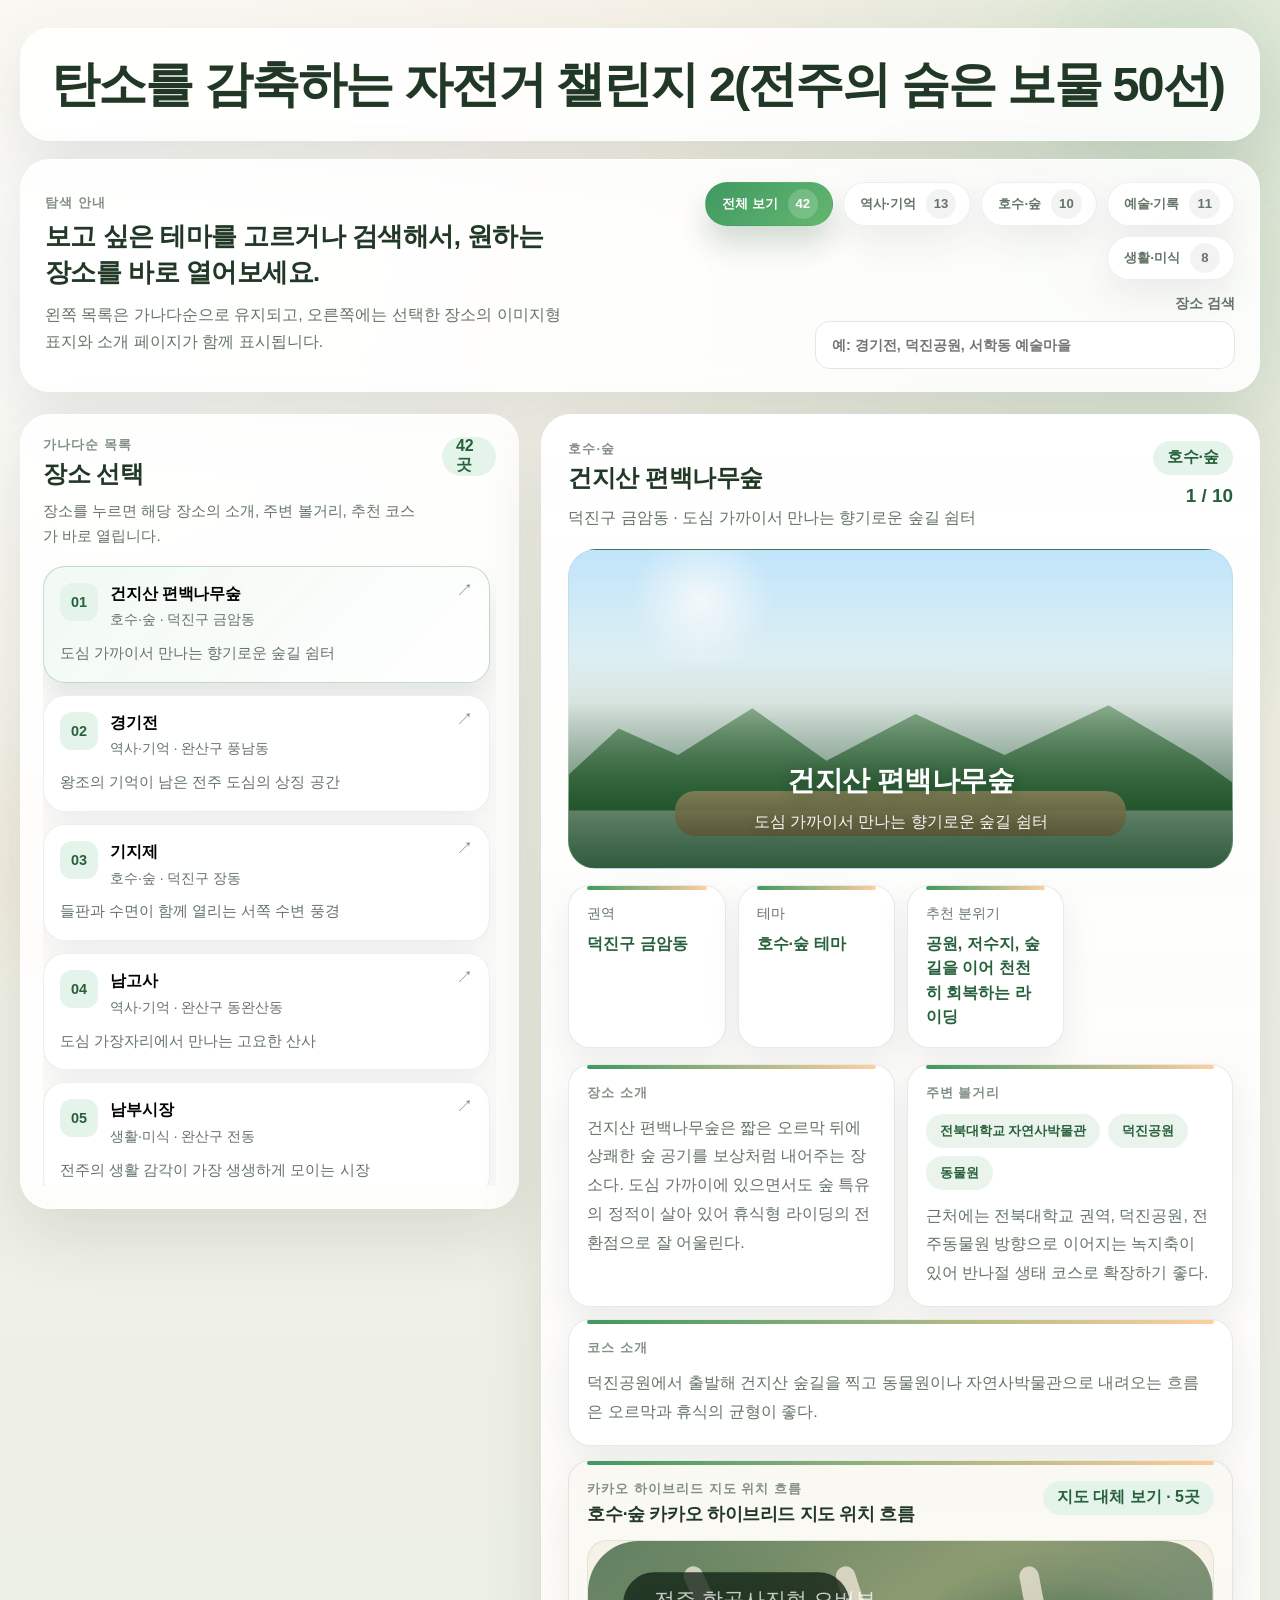
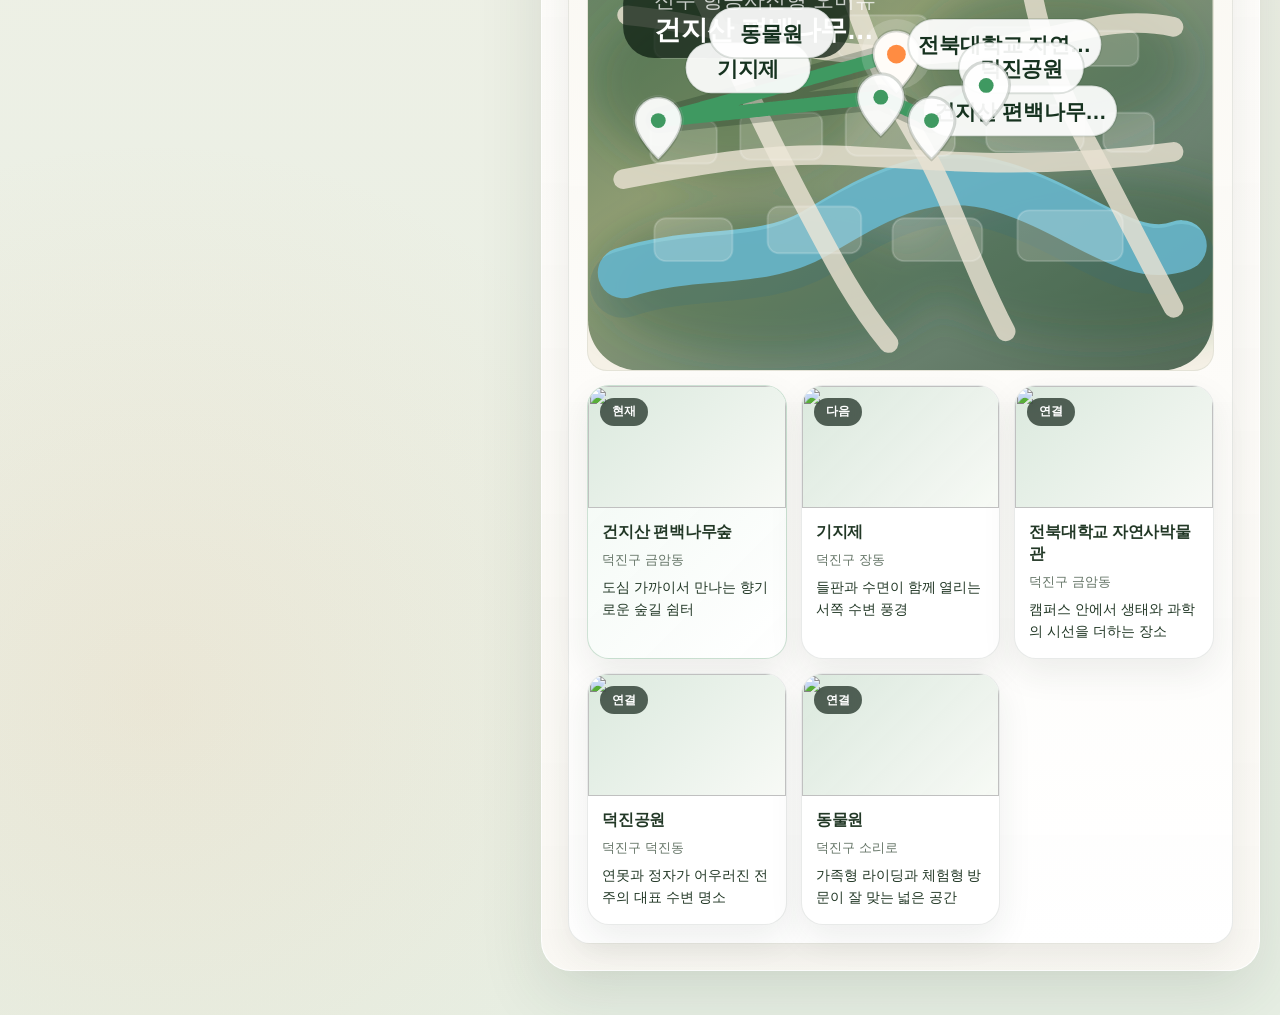
==== commit 8c0d89f2: "six" ====
--- a/docs/index.html
+++ b/docs/index.html
@@ -6,7 +6,7 @@
     <title>탄소를 감축하는 자전거 챌린지 2(전주의 숨은 보물 50선)</title>
     <link rel="stylesheet" href="styles.css" />
     <script>
-      window.NAVER_MAPS_KEY_ID = window.NAVER_MAPS_KEY_ID || '';
+      window.KAKAO_MAPS_APP_KEY = window.KAKAO_MAPS_APP_KEY || '1f25539440fc8c00f9085f65fd6639b0';
     </script>
   </head>
   <body>
@@ -125,7 +125,7 @@
             <article class="route-card">
               <div class="route-head">
                 <div>
-                  <p class="story-label">네이버 항공지도 위치 흐름</p>
+                  <p class="story-label">카카오 하이브리드 지도 위치 흐름</p>
                   <h3 id="routeTitle">역사 · 기억 테마 코스</h3>
                 </div>
                 <span class="route-chip" id="routeChip">현재 포인트</span>
--- a/docs/styles.css
+++ b/docs/styles.css
@@ -771,19 +771,19 @@
   background: #f5f1e6;
 }
 
-.naver-map-shell,
-.naver-map-canvas {
+.kakao-map-shell,
+.kakao-map-canvas {
   width: 100%;
   height: 100%;
   min-height: 260px;
 }
 
-.naver-map-shell {
+.kakao-map-shell {
   position: relative;
   overflow: hidden;
 }
 
-.naver-map-status {
+.kakao-map-status {
   position: absolute;
   left: 16px;
   bottom: 16px;
@@ -797,7 +797,7 @@
   backdrop-filter: blur(10px);
 }
 
-.naver-info-window {
+.kakao-info-window {
   display: grid;
   gap: 4px;
   min-width: 144px;
@@ -808,13 +808,13 @@
   box-shadow: 0 14px 28px rgba(28, 54, 33, 0.16);
 }
 
-.naver-info-window strong {
+.kakao-info-window strong {
   color: #173120;
   font-size: 0.92rem;
   line-height: 1.35;
 }
 
-.naver-info-window span {
+.kakao-info-window span {
   color: var(--text-sub);
   font-size: 0.78rem;
   line-height: 1.3;
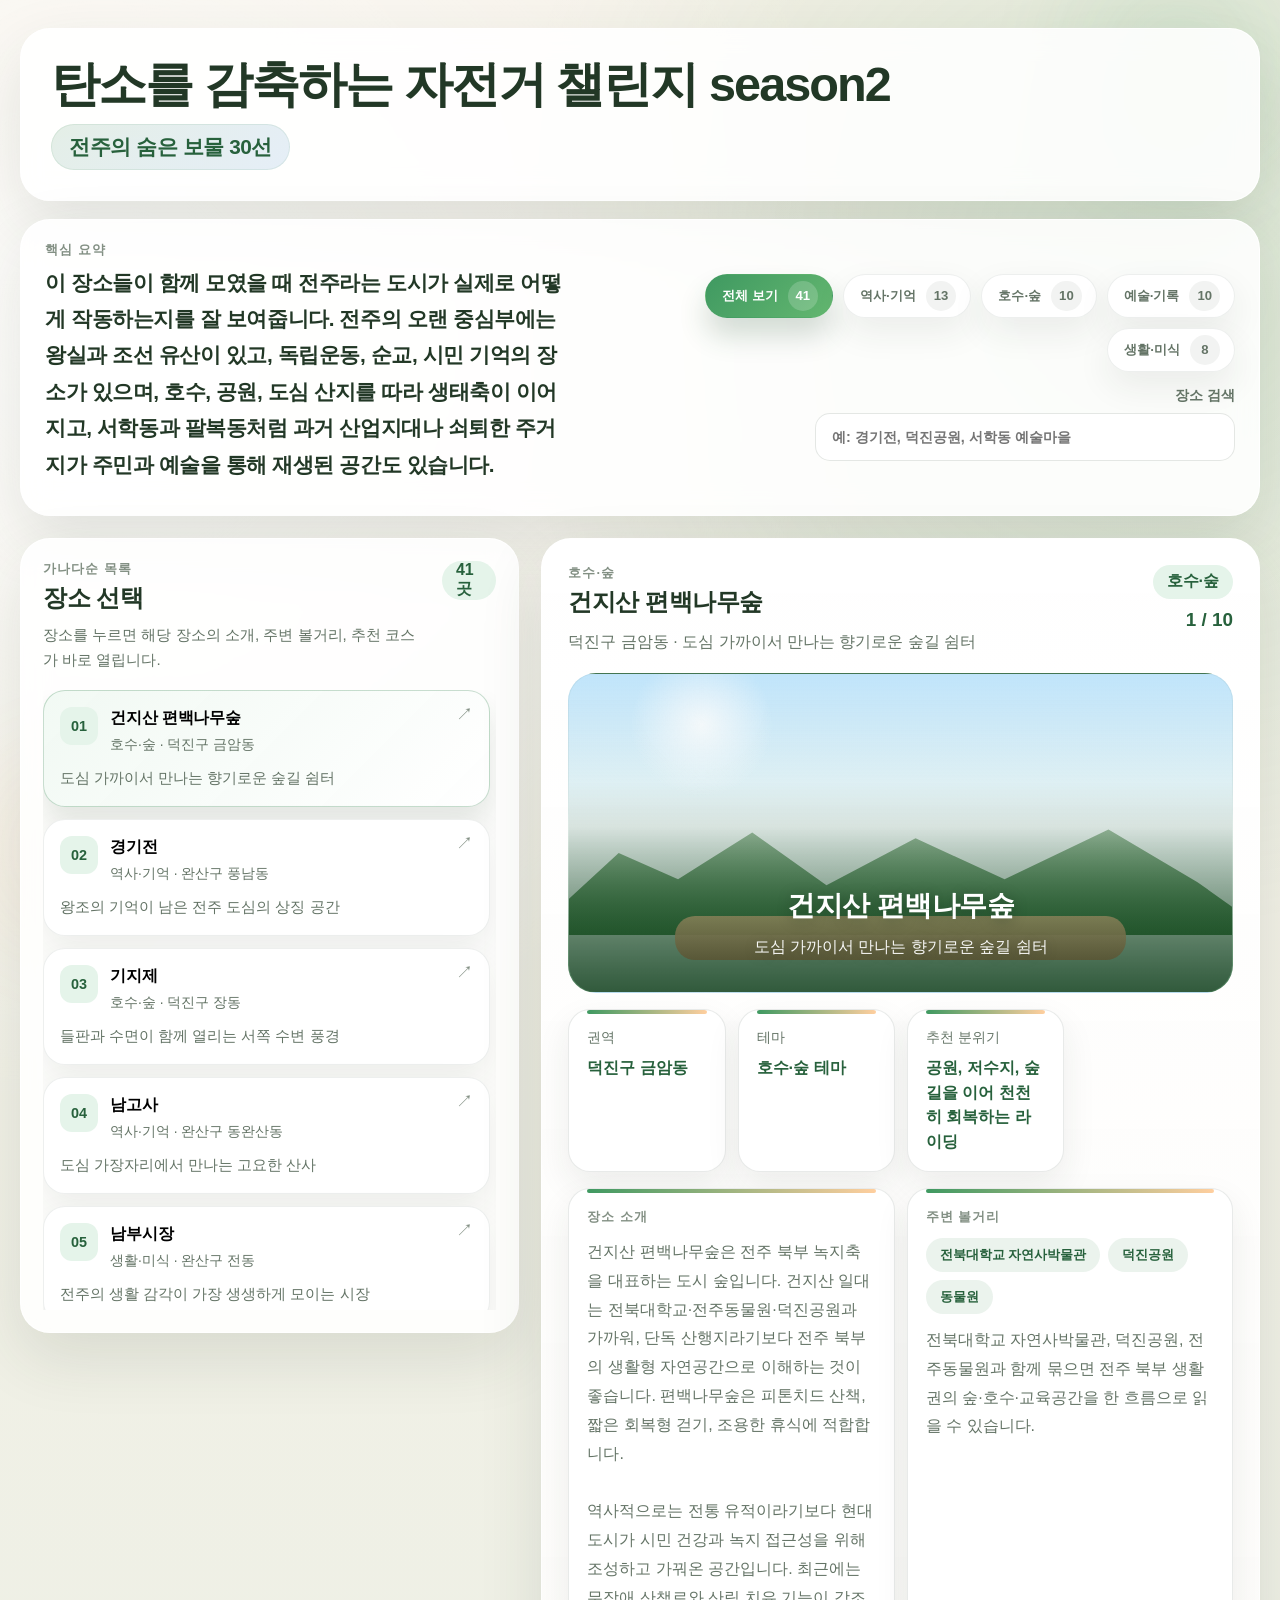
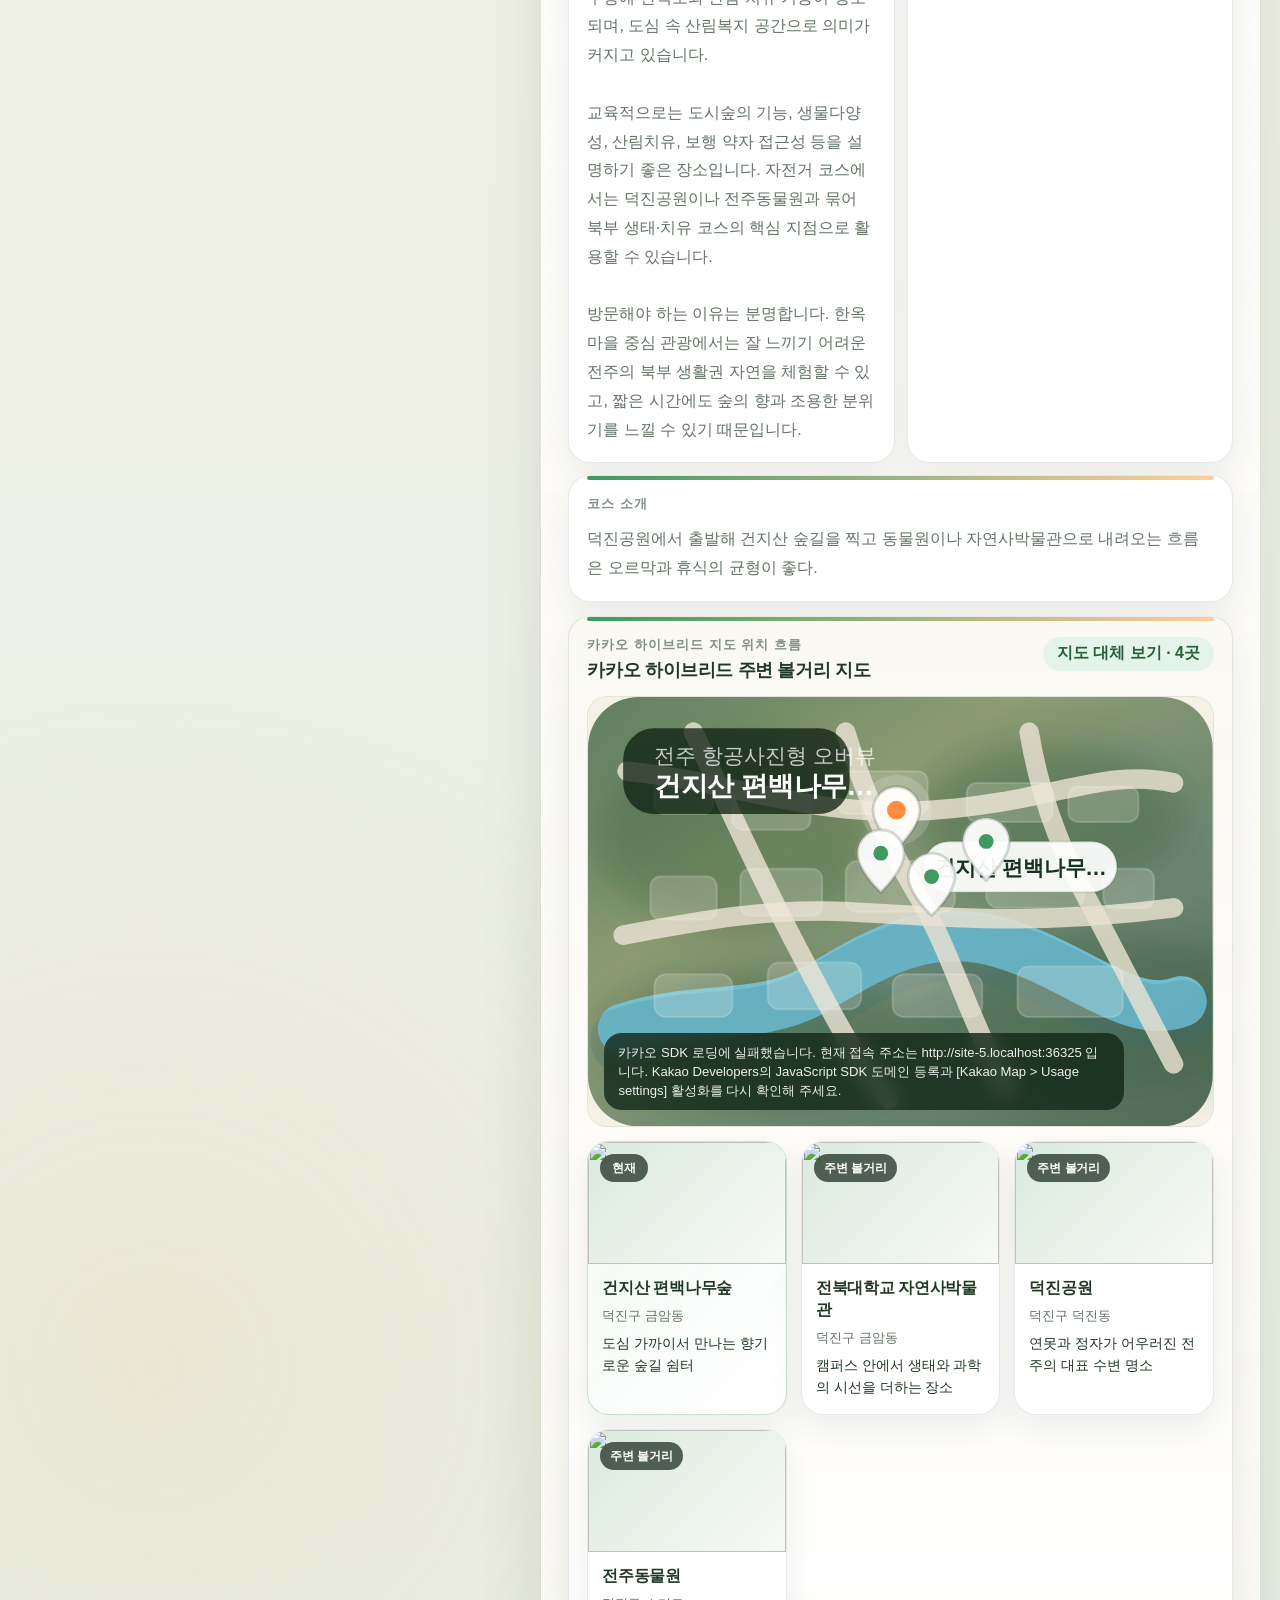
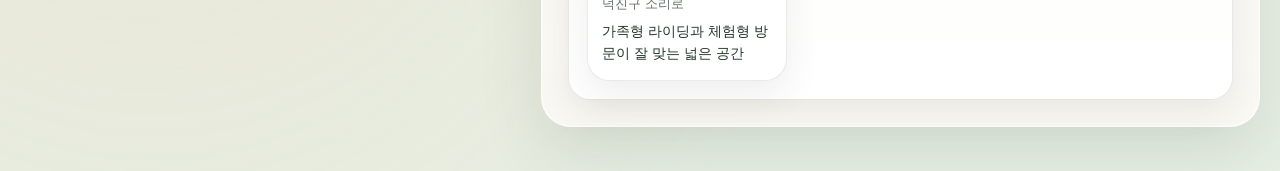
==== commit 1f3b462d: "seven" ====
--- a/docs/index.html
+++ b/docs/index.html
@@ -3,28 +3,27 @@
   <head>
     <meta charset="UTF-8" />
     <meta name="viewport" content="width=device-width, initial-scale=1.0" />
-    <title>탄소를 감축하는 자전거 챌린지 2(전주의 숨은 보물 50선)</title>
+    <title>탄소를 감축하는 자전거 챌린지 season2 - 전주의 숨은 보물 30선</title>
     <link rel="stylesheet" href="styles.css" />
-    <script>
-      window.KAKAO_MAPS_APP_KEY = window.KAKAO_MAPS_APP_KEY || '1f25539440fc8c00f9085f65fd6639b0';
-    </script>
   </head>
   <body>
     <div class="archive-shell">
       <header class="hero-panel">
         <div class="hero-copy">
-          <h1>탄소를 감축하는 자전거 챌린지 2(전주의 숨은 보물 50선)</h1>
+          <h1>탄소를 감축하는 자전거 챌린지 season2</h1>
+          <p class="hero-subtitle">전주의 숨은 보물 30선</p>
         </div>
       </header>
 
       <section class="toolbar">
         <div class="toolbar-copy">
-          <p class="toolbar-label">탐색 안내</p>
-          <h2>보고 싶은 테마를 고르거나 검색해서, 원하는 장소를 바로 열어보세요.</h2>
-          <p class="toolbar-note">
-            왼쪽 목록은 가나다순으로 유지되고, 오른쪽에는 선택한 장소의 이미지형 표지와 소개 페이지가
-            함께 표시됩니다.
-          </p>
+          <p class="toolbar-label">핵심 요약</p>
+          <h2>
+            이 장소들이 함께 모였을 때 전주라는 도시가 실제로 어떻게 작동하는지를 잘 보여줍니다.
+            전주의 오랜 중심부에는 왕실과 조선 유산이 있고, 독립운동, 순교, 시민 기억의 장소가
+            있으며, 호수, 공원, 도심 산지를 따라 생태축이 이어지고, 서학동과 팔복동처럼 과거
+            산업지대나 쇠퇴한 주거지가 주민과 예술을 통해 재생된 공간도 있습니다.
+          </h2>
         </div>
 
         <div class="toolbar-controls">
@@ -44,7 +43,7 @@
               <h2>장소 선택</h2>
               <p class="panel-text">장소를 누르면 해당 장소의 소개, 주변 볼거리, 추천 코스가 바로 열립니다.</p>
             </div>
-            <span class="panel-count" id="filteredCount">42곳</span>
+            <span class="panel-count" id="filteredCount">41곳</span>
           </div>
 
           <div class="place-list" id="placeList"></div>
@@ -138,7 +137,6 @@
         </section>
       </main>
     </div>
-
     <script src="script.js"></script>
   </body>
 </html>
--- a/docs/styles.css
+++ b/docs/styles.css
@@ -116,6 +116,21 @@
   letter-spacing: -0.04em;
 }
 
+.hero-subtitle {
+  margin: 14px 0 0;
+  display: inline-flex;
+  align-items: center;
+  min-height: 46px;
+  padding: 0 18px;
+  border-radius: 999px;
+  background: linear-gradient(135deg, rgba(60, 135, 84, 0.14), rgba(45, 118, 200, 0.12));
+  color: var(--theme-deep);
+  font-size: clamp(1rem, 2vw, 1.3rem);
+  font-weight: 900;
+  letter-spacing: -0.02em;
+  box-shadow: inset 0 0 0 1px rgba(60, 135, 84, 0.1);
+}
+
 .meta-card,
 .story-card,
 .route-card,
@@ -139,9 +154,10 @@
 
 .toolbar-copy h2 {
   margin: 6px 0 10px;
-  font-size: clamp(1.28rem, 2vw, 1.6rem);
-  line-height: 1.42;
+  font-size: clamp(1.05rem, 1.75vw, 1.3rem);
+  line-height: 1.75;
   letter-spacing: -0.02em;
+  color: var(--text-main);
 }
 
 .toolbar-note {
@@ -732,6 +748,11 @@
   line-height: 1.8;
 }
 
+#detailIntro,
+#detailNearbyText {
+  white-space: pre-line;
+}
+
 .story-card.full {
   margin-top: 12px;
   padding: 20px 18px 18px;
@@ -772,15 +793,30 @@
 }
 
 .kakao-map-shell,
-.kakao-map-canvas {
+.kakao-map-canvas,
+.vworld-map-shell,
+.vworld-map-canvas {
   width: 100%;
   height: 100%;
   min-height: 260px;
 }
 
-.kakao-map-shell {
+.kakao-map-shell,
+.vworld-map-shell {
   position: relative;
   overflow: hidden;
+}
+
+.vworld-map-canvas {
+  background: #d7e0d2;
+}
+
+.kakao-map-shell.is-fallback {
+  background: #f5f1e6;
+}
+
+.kakao-map-shell.is-fallback .aerial-svg {
+  min-height: 260px;
 }
 
 .kakao-map-status {
@@ -789,12 +825,99 @@
   bottom: 16px;
   z-index: 2;
   padding: 10px 14px;
-  border-radius: 999px;
+  max-width: min(92%, 520px);
+  border-radius: 18px;
   background: rgba(16, 36, 21, 0.78);
   color: rgba(255, 255, 255, 0.92);
   font-size: 0.82rem;
-  line-height: 1.3;
+  line-height: 1.45;
   backdrop-filter: blur(10px);
+}
+
+.vworld-map-status {
+  position: absolute;
+  left: 16px;
+  bottom: 16px;
+  z-index: 500;
+  padding: 10px 14px;
+  max-width: min(92%, 520px);
+  border-radius: 18px;
+  background: rgba(16, 36, 21, 0.78);
+  color: rgba(255, 255, 255, 0.92);
+  font-size: 0.82rem;
+  line-height: 1.45;
+  backdrop-filter: blur(10px);
+}
+
+.vworld-map-shell .leaflet-control-attribution {
+  background: rgba(255, 255, 255, 0.84);
+  color: rgba(20, 38, 24, 0.76);
+  font-size: 0.68rem;
+  padding: 2px 6px;
+}
+
+.vworld-map-shell .leaflet-control-zoom a {
+  color: #173120;
+  border-color: rgba(23, 49, 32, 0.14);
+}
+
+.vworld-map-shell .leaflet-popup-content-wrapper {
+  border-radius: 18px;
+  padding: 0;
+  box-shadow: 0 14px 28px rgba(28, 54, 33, 0.16);
+}
+
+.vworld-map-shell .leaflet-popup-content {
+  margin: 0;
+}
+
+.vworld-map-shell .leaflet-popup-tip {
+  background: rgba(255, 255, 255, 0.96);
+}
+
+.vworld-marker {
+  display: inline-flex;
+  align-items: center;
+  justify-content: center;
+  position: relative;
+  min-width: 34px;
+  height: 34px;
+  border-radius: 999px;
+  background: var(--marker-color, #3c8754);
+  color: #ffffff;
+  box-shadow: 0 12px 24px rgba(18, 39, 23, 0.26);
+  border: 2px solid rgba(255, 255, 255, 0.92);
+}
+
+.vworld-marker::after {
+  content: '';
+  position: absolute;
+  left: 50%;
+  bottom: -9px;
+  width: 12px;
+  height: 12px;
+  background: var(--marker-color, #3c8754);
+  border-right: 2px solid rgba(255, 255, 255, 0.92);
+  border-bottom: 2px solid rgba(255, 255, 255, 0.92);
+  transform: translateX(-50%) rotate(45deg);
+  border-bottom-right-radius: 3px;
+}
+
+.vworld-marker.is-current {
+  background: #ff8c42;
+}
+
+.vworld-marker.is-current::after {
+  background: #ff8c42;
+}
+
+.vworld-marker-label {
+  position: relative;
+  z-index: 1;
+  font-size: 0.72rem;
+  font-weight: 800;
+  letter-spacing: -0.01em;
+  white-space: nowrap;
 }
 
 .kakao-info-window {
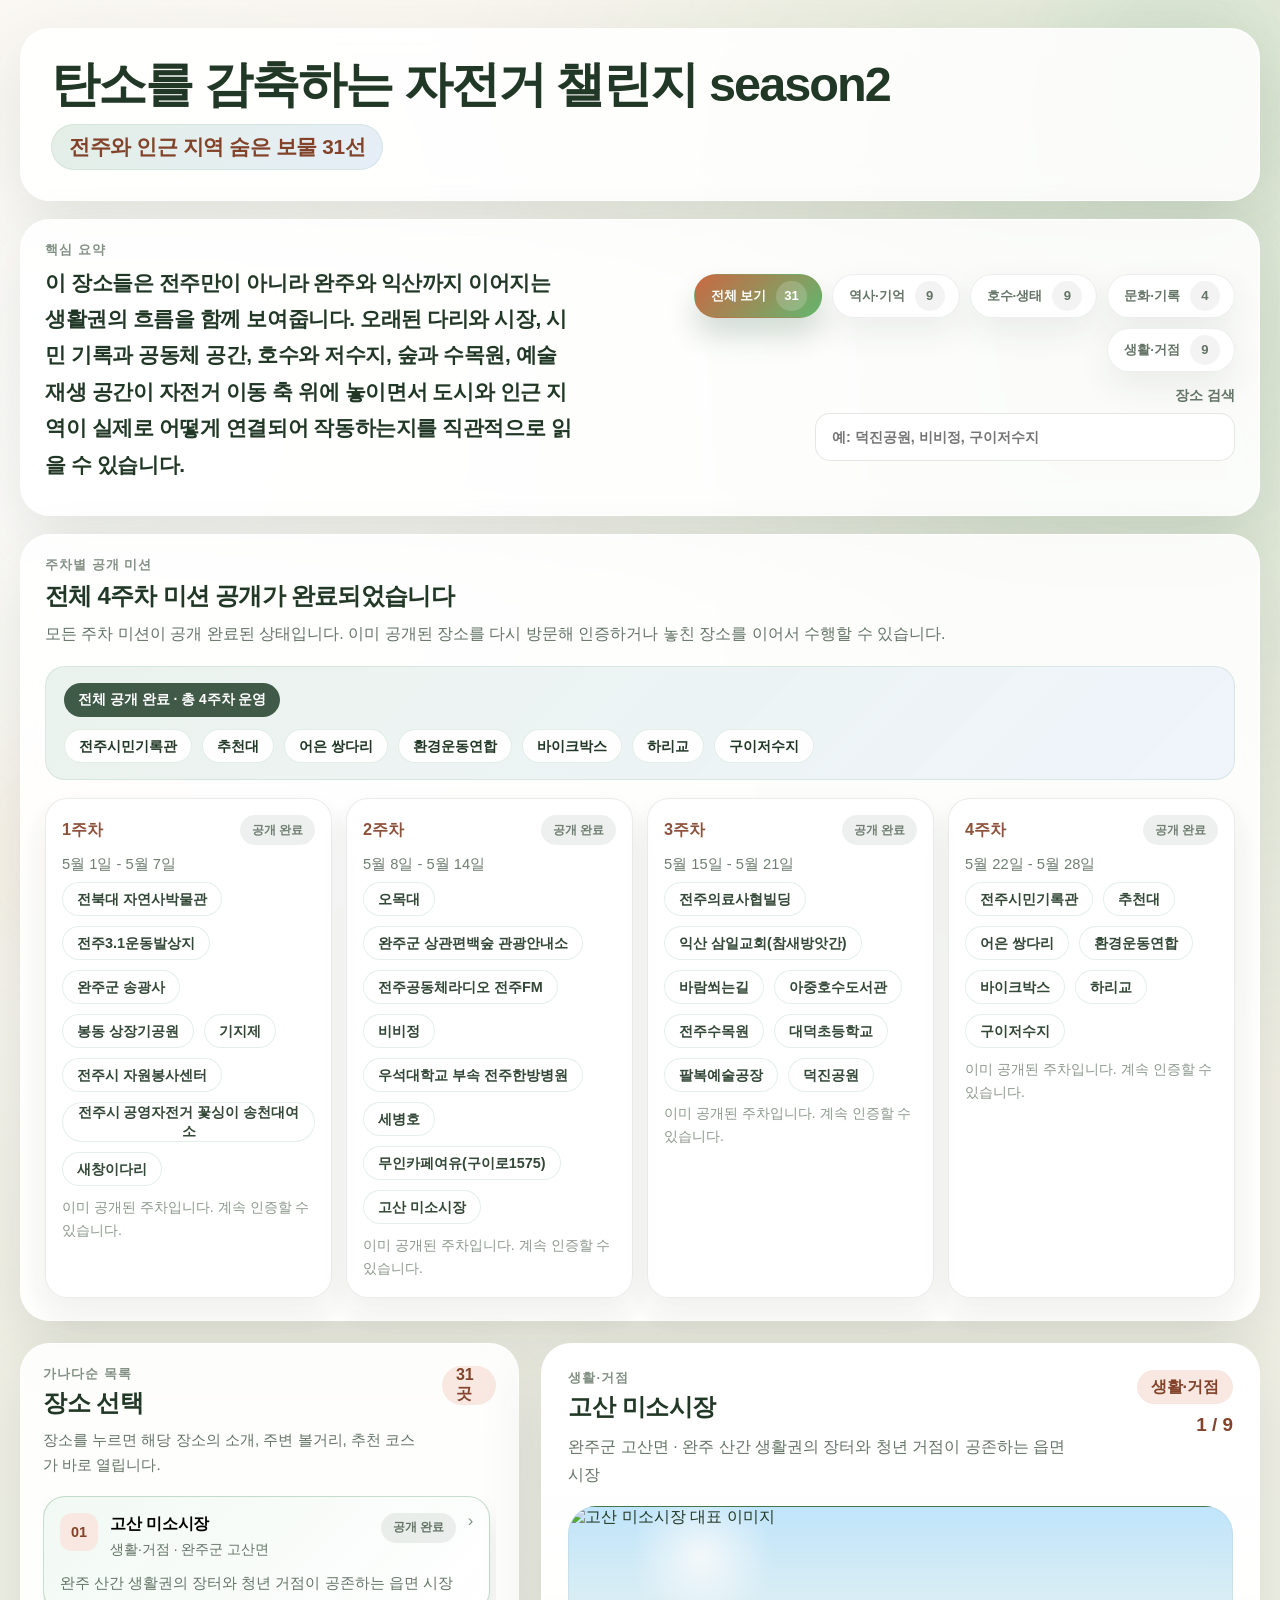
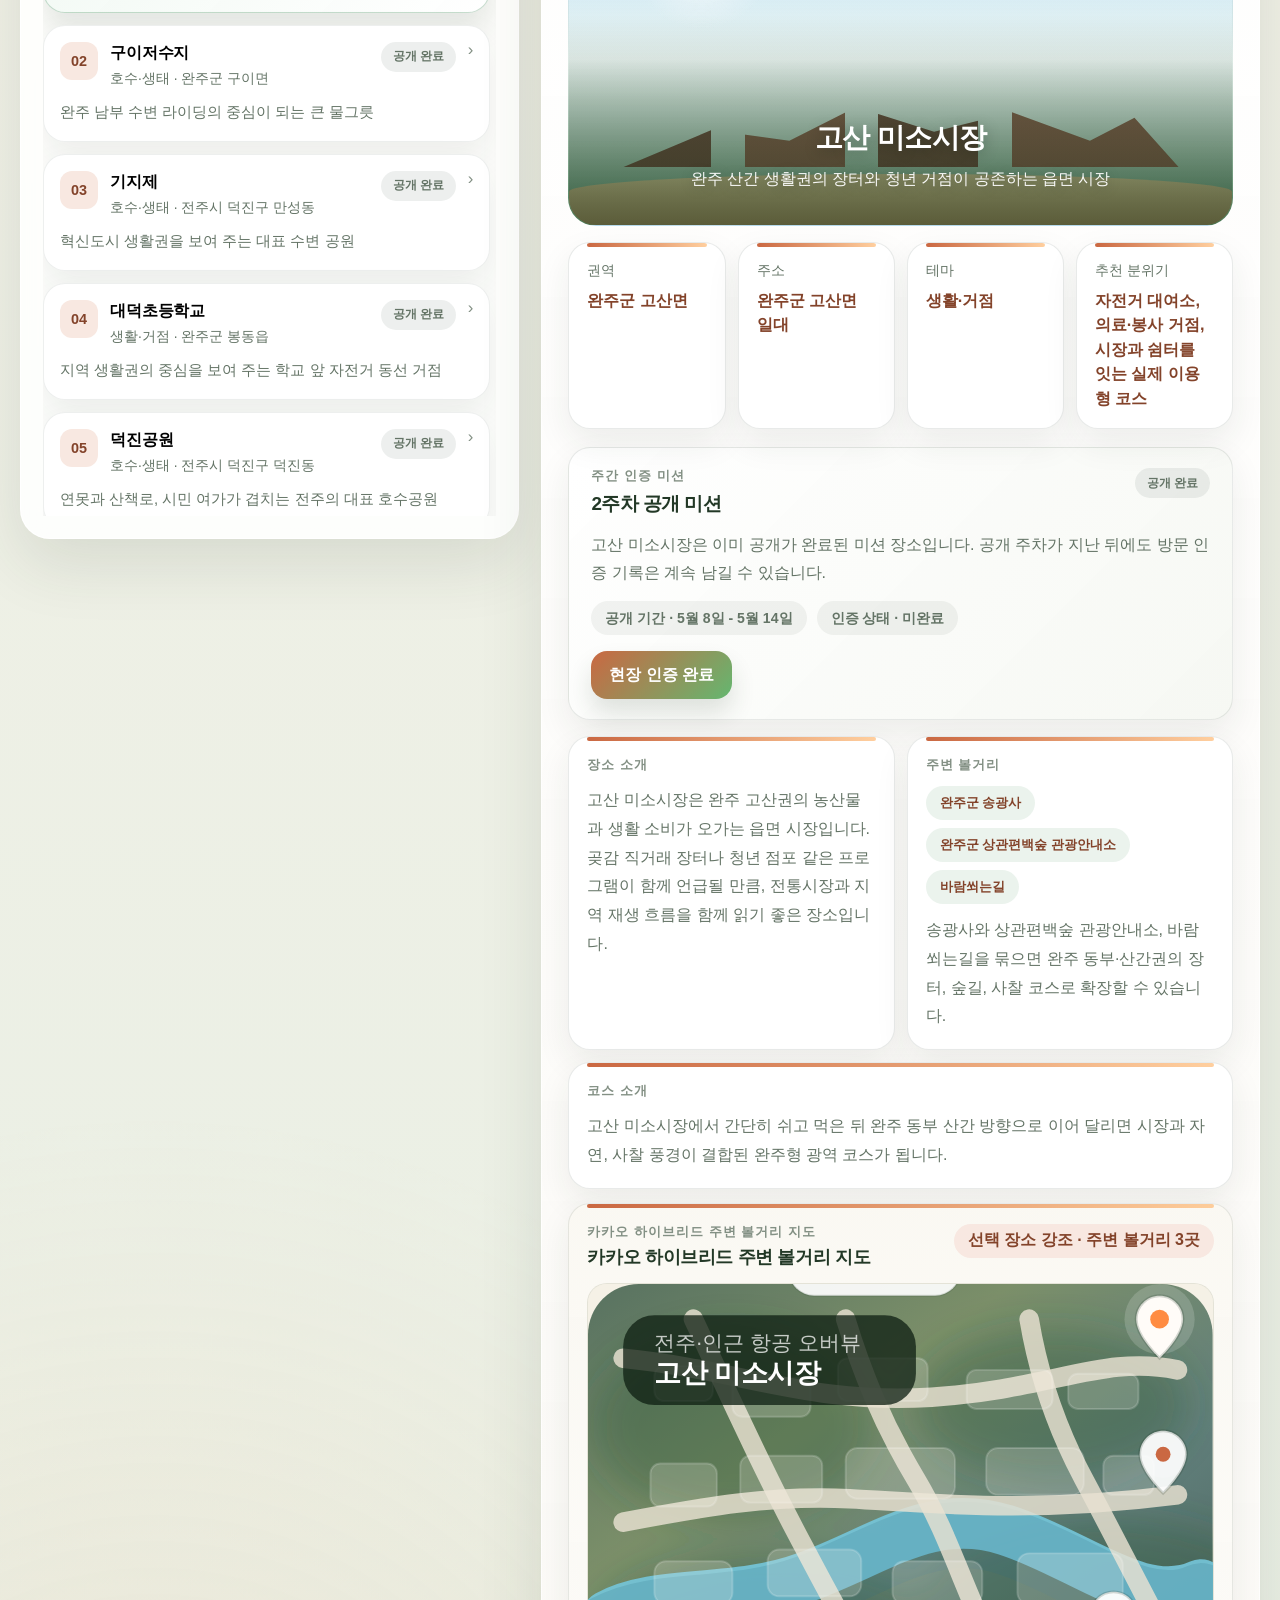
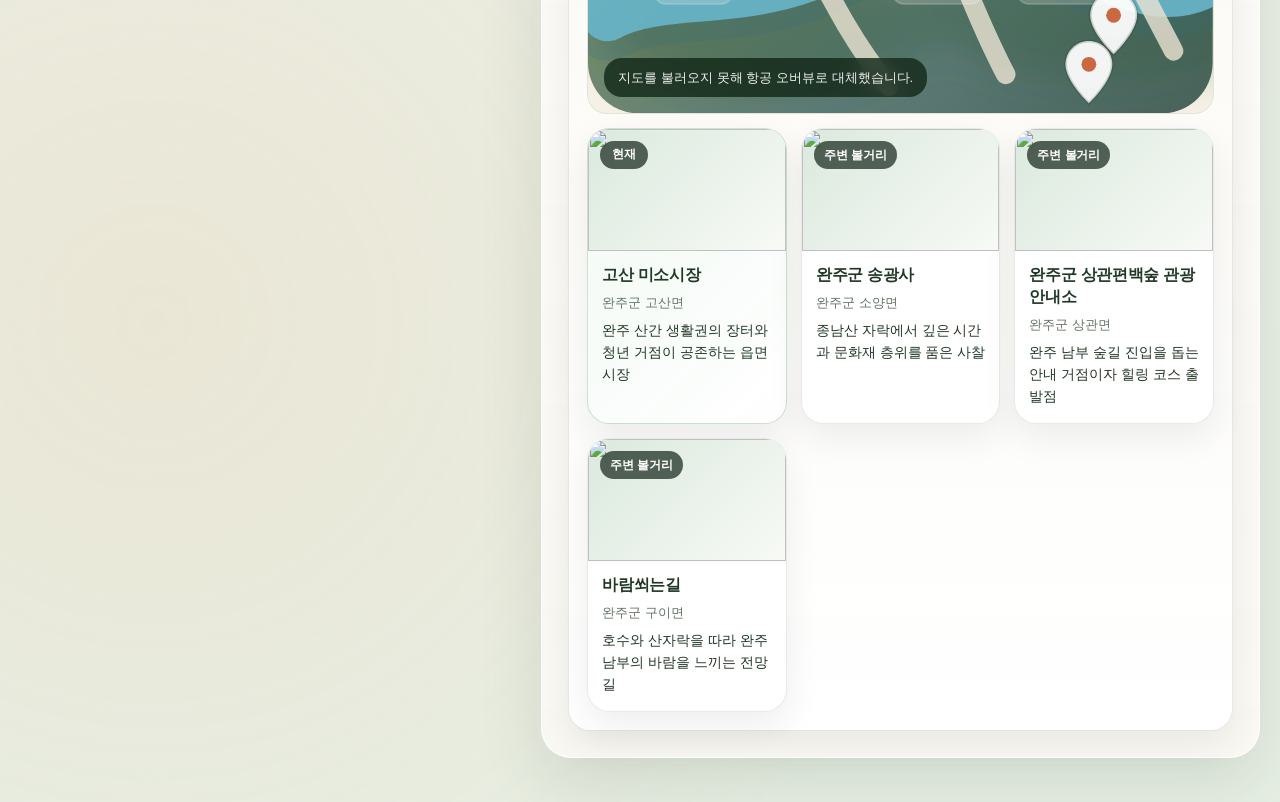
==== commit 02666f0f: "EIGHT" ====
--- a/docs/index.html
+++ b/docs/index.html
@@ -3,7 +3,7 @@
   <head>
     <meta charset="UTF-8" />
     <meta name="viewport" content="width=device-width, initial-scale=1.0" />
-    <title>탄소를 감축하는 자전거 챌린지 season2 - 전주의 숨은 보물 30선</title>
+    <title>탄소를 감축하는 자전거 챌린지 season2 - 전주와 인근 지역 숨은 보물 31선</title>
     <link rel="stylesheet" href="styles.css" />
   </head>
   <body>
@@ -11,7 +11,7 @@
       <header class="hero-panel">
         <div class="hero-copy">
           <h1>탄소를 감축하는 자전거 챌린지 season2</h1>
-          <p class="hero-subtitle">전주의 숨은 보물 30선</p>
+          <p class="hero-subtitle">전주와 인근 지역 숨은 보물 31선</p>
         </div>
       </header>
 
@@ -19,10 +19,10 @@
         <div class="toolbar-copy">
           <p class="toolbar-label">핵심 요약</p>
           <h2>
-            이 장소들이 함께 모였을 때 전주라는 도시가 실제로 어떻게 작동하는지를 잘 보여줍니다.
-            전주의 오랜 중심부에는 왕실과 조선 유산이 있고, 독립운동, 순교, 시민 기억의 장소가
-            있으며, 호수, 공원, 도심 산지를 따라 생태축이 이어지고, 서학동과 팔복동처럼 과거
-            산업지대나 쇠퇴한 주거지가 주민과 예술을 통해 재생된 공간도 있습니다.
+            이 장소들은 전주만이 아니라 완주와 익산까지 이어지는 생활권의 흐름을 함께 보여줍니다.
+            오래된 다리와 시장, 시민 기록과 공동체 공간, 호수와 저수지, 숲과 수목원, 예술 재생
+            공간이 자전거 이동 축 위에 놓이면서 도시와 인근 지역이 실제로 어떻게 연결되어
+            작동하는지를 직관적으로 읽을 수 있습니다.
           </h2>
         </div>
 
@@ -30,9 +30,26 @@
           <div class="theme-tabs" id="themeTabs"></div>
           <label class="search-box">
             <span>장소 검색</span>
-            <input id="searchInput" type="text" placeholder="예: 경기전, 덕진공원, 서학동 예술마을" />
+            <input id="searchInput" type="text" placeholder="예: 덕진공원, 비비정, 구이저수지" />
           </label>
         </div>
+      </section>
+
+      <section class="mission-board">
+        <div class="mission-board-copy">
+          <p class="toolbar-label">주차별 공개 미션</p>
+          <h2 id="missionBoardTitle">2026년 5월 1일 시작 · 4주차 공개 미션 준비 중</h2>
+          <p class="mission-board-text" id="missionBoardText">
+            2026년 5월 1일(금)부터 총 4주 동안 장소가 랜덤으로 나뉘어 공개되며, 1주차는 선공개되고 2주차부터 4주차까지는 해당 공개일에 자동으로 열립니다.
+          </p>
+        </div>
+
+        <div class="mission-board-current">
+          <span class="mission-current-range" id="missionCurrentRange">1주차 선공개</span>
+          <div class="mission-current-list" id="missionCurrentList"></div>
+        </div>
+
+        <div class="mission-week-grid" id="missionWeekGrid"></div>
       </section>
 
       <main class="content-grid">
@@ -43,7 +60,7 @@
               <h2>장소 선택</h2>
               <p class="panel-text">장소를 누르면 해당 장소의 소개, 주변 볼거리, 추천 코스가 바로 열립니다.</p>
             </div>
-            <span class="panel-count" id="filteredCount">41곳</span>
+            <span class="panel-count" id="filteredCount">31곳</span>
           </div>
 
           <div class="place-list" id="placeList"></div>
@@ -53,16 +70,16 @@
           <article class="detail-page">
             <div class="detail-top">
               <div class="detail-heading">
-                <p class="detail-label" id="detailThemeLabel">역사 · 기억</p>
-                <h2 id="detailTitle">경기전</h2>
+                <p class="detail-label" id="detailThemeLabel">장소를 선택하세요</p>
+                <h2 id="detailTitle">전주와 인근 지역 숨은 보물 31선</h2>
                 <p class="detail-subtitle" id="detailSubtitle">
-                  전주 역사문화축의 중심에서 전주의 시간을 차분하게 보여주는 공간
+                  목록에서 장소를 선택하면 소개, 주변 볼거리, 공개 미션, 지도 정보를 바로 확인할 수 있습니다.
                 </p>
               </div>
 
               <div class="detail-page-mark">
-                <span id="detailThemeBadge">역사 · 기억</span>
-                <strong id="detailOrder">01 / 09</strong>
+                <span id="detailThemeBadge">테마 선택 대기</span>
+                <strong id="detailOrder">00 / 31</strong>
               </div>
             </div>
 
@@ -71,9 +88,9 @@
                 <img class="detail-photo is-hidden" id="detailPhoto" alt="" loading="lazy" decoding="async" referrerpolicy="no-referrer" />
                 <div class="detail-hero-overlay">
                   <div class="detail-hero-copy">
-                  <strong id="detailHeroTitle">전주의 시간을 가장 선명하게 보여주는 장소</strong>
+                  <strong id="detailHeroTitle">전주와 인근 지역을 자전거로 읽는 31개 포인트</strong>
                   <p id="detailHeroText">
-                    한옥 권역과 경기전, 풍남문, 전라감영을 함께 묶어 읽기 좋은 역사 코스의 중심점입니다.
+                    전주, 완주, 익산 생활권에 흩어진 다리와 호수, 기록과 돌봄, 예술과 생활 거점을 주차별 미션으로 이어 봅니다.
                   </p>
                   </div>
                 </div>
@@ -83,24 +100,48 @@
             <div class="meta-grid">
               <article class="meta-card">
                 <span>권역</span>
-                <strong id="detailDistrict">완산구 풍남동</strong>
+                <strong id="detailDistrict">장소 선택 전</strong>
+              </article>
+              <article class="meta-card">
+                <span>주소</span>
+                <strong id="detailAddress">주소 확인 전</strong>
               </article>
               <article class="meta-card">
                 <span>테마</span>
-                <strong id="detailTheme">역사 · 기억</strong>
+                <strong id="detailTheme">선택 대기</strong>
               </article>
               <article class="meta-card">
                 <span>추천 분위기</span>
-                <strong id="detailMood">차분하게 머물며 읽는 코스</strong>
+                <strong id="detailMood">가볍게 살펴보는 탐색형 코스</strong>
               </article>
             </div>
+
+            <article class="mission-detail-card">
+              <div class="mission-detail-head">
+                <div>
+                  <p class="story-label">주간 인증 미션</p>
+                  <h3 id="missionTitle">1주차 선공개 진행 중</h3>
+                </div>
+                <span class="mission-status-badge" id="missionStatus">선공개</span>
+              </div>
+              <p class="mission-detail-text" id="missionDescription">
+                2026년 5월 1일(금)부터 4주차 랜덤 공개 미션으로 운영되며, 공개된 주차의 장소만 방문 인증을 진행할 수 있습니다.
+              </p>
+              <div class="mission-detail-meta">
+                <span id="missionScheduleText">주차별 공개 일정이 여기에 표시됩니다.</span>
+                <span id="missionProofText">선택한 장소의 인증 상태가 여기에 표시됩니다.</span>
+              </div>
+              <button class="mission-verify-button" id="missionVerifyButton" type="button">
+                현장 인증 완료
+              </button>
+            </article>
 
             <div class="story-grid">
               <article class="story-card">
                 <p class="story-label">장소 소개</p>
                 <p id="detailIntro">
-                  전주의 시간감을 가장 안정적으로 느낄 수 있는 대표 장소로, 풍남문과 전동성당, 한옥마을
-                  권역을 함께 묶었을 때 흐름이 자연스럽습니다.
+                  전주와 인근 지역의 생활권을 따라 장소 소개가 이 영역에 표시됩니다. 다리, 숲, 저수지,
+                  기록 공간, 생활 거점이 어떤 맥락에서 연결되는지 읽을 수 있게 구성했습니다.
                 </p>
               </article>
 
@@ -108,7 +149,7 @@
                 <p class="story-label">주변 볼거리</p>
                 <div class="nearby-list" id="nearbyList"></div>
                 <p id="detailNearbyText">
-                  가까운 권역에서 함께 보기 좋은 장소들을 같이 제안해 코스의 이해를 높였습니다.
+                  선택한 장소 주변에서 함께 보기 좋은 포인트를 묶어 자전거 이동 흐름을 이해하기 쉽게 안내합니다.
                 </p>
               </article>
             </div>
@@ -116,16 +157,15 @@
             <article class="story-card full">
               <p class="story-label">코스 소개</p>
               <p id="detailCourse">
-                이 장소는 전주 역사문화축의 초반 흐름을 잡아 주는 출발 지점으로, 풍남문에서 출발해
-                경기전과 전라감영으로 이어지는 도심 순환 코스의 중심입니다.
+                코스 소개에는 각 장소를 중심으로 연결하기 좋은 이동 흐름과 추천 정차 포인트가 표시됩니다.
               </p>
             </article>
 
             <article class="route-card">
               <div class="route-head">
                 <div>
-                  <p class="story-label">카카오 하이브리드 지도 위치 흐름</p>
-                  <h3 id="routeTitle">역사 · 기억 테마 코스</h3>
+                  <p class="story-label">카카오 하이브리드 주변 볼거리 지도</p>
+                  <h3 id="routeTitle">선택 장소와 주변 볼거리 지도</h3>
                 </div>
                 <span class="route-chip" id="routeChip">현재 포인트</span>
               </div>
--- a/docs/styles.css
+++ b/docs/styles.css
@@ -79,6 +79,7 @@
 
 .hero-panel,
 .toolbar,
+.mission-board,
 .place-panel,
 .detail-page {
   background: var(--surface);
@@ -152,6 +153,137 @@
   align-items: center;
 }
 
+.mission-board {
+  margin-top: 18px;
+  padding: 22px 24px;
+  display: grid;
+  gap: 18px;
+}
+
+.mission-board-copy h2 {
+  margin: 6px 0 8px;
+  font-size: clamp(1.2rem, 2vw, 1.5rem);
+  line-height: 1.35;
+  letter-spacing: -0.03em;
+}
+
+.mission-board-text {
+  margin: 0;
+  color: var(--text-sub);
+  line-height: 1.75;
+}
+
+.mission-board-current {
+  display: grid;
+  gap: 12px;
+  padding: 16px 18px;
+  border-radius: 20px;
+  background:
+    linear-gradient(135deg, rgba(60, 135, 84, 0.1), rgba(45, 118, 200, 0.08)),
+    rgba(255, 255, 255, 0.82);
+  border: 1px solid rgba(60, 135, 84, 0.12);
+}
+
+.mission-current-range {
+  display: inline-flex;
+  align-items: center;
+  justify-content: center;
+  width: fit-content;
+  min-height: 34px;
+  padding: 0 14px;
+  border-radius: 999px;
+  background: rgba(27, 57, 36, 0.82);
+  color: #ffffff;
+  font-size: 0.86rem;
+  font-weight: 800;
+}
+
+.mission-current-list,
+.mission-week-places,
+.mission-detail-meta {
+  display: flex;
+  flex-wrap: wrap;
+  gap: 10px;
+}
+
+.mission-place-chip {
+  display: inline-flex;
+  align-items: center;
+  min-height: 34px;
+  padding: 0 14px;
+  border-radius: 999px;
+  border: 1px solid rgba(60, 135, 84, 0.14);
+  background: rgba(255, 255, 255, 0.94);
+  color: var(--text-main);
+  font-size: 0.9rem;
+  font-weight: 700;
+}
+
+.mission-place-chip.is-button {
+  cursor: pointer;
+  transition: transform 0.18s ease, border-color 0.18s ease, box-shadow 0.18s ease;
+}
+
+.mission-place-chip.is-button:hover {
+  transform: translateY(-1px);
+  border-color: rgba(60, 135, 84, 0.28);
+  box-shadow: 0 10px 18px rgba(39, 66, 43, 0.1);
+}
+
+.mission-week-grid {
+  display: grid;
+  grid-template-columns: repeat(auto-fit, minmax(210px, 1fr));
+  gap: 14px;
+}
+
+.mission-week-card {
+  padding: 16px 16px 18px;
+  border-radius: var(--radius-lg);
+  border: 1px solid var(--line);
+  background: rgba(255, 255, 255, 0.94);
+  box-shadow: var(--shadow-md);
+}
+
+.mission-week-card.is-current {
+  border-color: rgba(60, 135, 84, 0.24);
+  background:
+    linear-gradient(135deg, rgba(241, 249, 243, 0.96), rgba(255, 255, 255, 0.98)),
+    #ffffff;
+}
+
+.mission-week-card.is-complete {
+  opacity: 0.92;
+}
+
+.mission-week-card.is-upcoming {
+  background: rgba(250, 248, 242, 0.88);
+}
+
+.mission-week-head {
+  display: flex;
+  align-items: center;
+  justify-content: space-between;
+  gap: 12px;
+}
+
+.mission-week-head strong {
+  font-size: 1.02rem;
+  color: var(--theme-deep);
+}
+
+.mission-week-date {
+  margin: 10px 0 8px;
+  color: var(--text-sub);
+  font-size: 0.92rem;
+}
+
+.mission-week-note {
+  margin: 10px 0 0;
+  color: var(--text-soft);
+  line-height: 1.6;
+  font-size: 0.88rem;
+}
+
 .toolbar-copy h2 {
   margin: 6px 0 10px;
   font-size: clamp(1.05rem, 1.75vw, 1.3rem);
@@ -344,7 +476,7 @@
 
 .place-item-top {
   display: grid;
-  grid-template-columns: auto 1fr auto;
+  grid-template-columns: auto 1fr auto auto;
   gap: 12px;
   align-items: start;
 }
@@ -380,6 +512,59 @@
   line-height: 1.45;
 }
 
+.mission-week-badge,
+.mission-status-badge,
+.place-mission-tag {
+  display: inline-flex;
+  align-items: center;
+  justify-content: center;
+  min-height: 30px;
+  padding: 0 12px;
+  border-radius: 999px;
+  font-size: 0.78rem;
+  font-weight: 800;
+  letter-spacing: -0.01em;
+}
+
+.place-mission-tag {
+  background: rgba(34, 56, 38, 0.08);
+  color: var(--text-sub);
+}
+
+.mission-week-badge,
+.mission-status-badge {
+  background: rgba(27, 57, 36, 0.08);
+  color: var(--theme-deep);
+}
+
+.place-mission-tag.is-current,
+.mission-status-badge.is-current,
+.mission-week-badge.is-current {
+  background: rgba(60, 135, 84, 0.14);
+  color: var(--theme-deep);
+}
+
+.place-mission-tag.is-upcoming,
+.mission-status-badge.is-upcoming,
+.mission-week-badge.is-upcoming {
+  background: rgba(210, 152, 67, 0.14);
+  color: #8e5713;
+}
+
+.place-mission-tag.is-verified,
+.mission-status-badge.is-verified,
+.mission-week-badge.is-verified {
+  background: rgba(45, 118, 200, 0.14);
+  color: #1d4d85;
+}
+
+.place-mission-tag.is-released,
+.mission-status-badge.is-released,
+.mission-week-badge.is-released {
+  background: rgba(34, 56, 38, 0.08);
+  color: var(--text-sub);
+}
+
 .place-arrow {
   color: var(--text-soft);
   font-size: 1.05rem;
@@ -690,8 +875,83 @@
 .meta-grid {
   margin-top: 16px;
   display: grid;
-  grid-template-columns: repeat(4, minmax(0, 1fr));
+  grid-template-columns: repeat(auto-fit, minmax(150px, 1fr));
   gap: 12px;
+}
+
+.mission-detail-card {
+  margin-top: 18px;
+  padding: 20px 22px;
+  border-radius: var(--radius-lg);
+  border: 1px solid var(--line);
+  background:
+    linear-gradient(135deg, rgba(255, 255, 255, 0.96), rgba(246, 248, 243, 0.98)),
+    #ffffff;
+  box-shadow: var(--shadow-md);
+}
+
+.mission-detail-head {
+  display: flex;
+  align-items: flex-start;
+  justify-content: space-between;
+  gap: 16px;
+}
+
+.mission-detail-head h3 {
+  margin: 6px 0 0;
+  font-size: 1.18rem;
+  letter-spacing: -0.03em;
+}
+
+.mission-detail-text {
+  margin: 14px 0 0;
+  color: var(--text-sub);
+  line-height: 1.75;
+}
+
+.mission-detail-meta {
+  margin-top: 14px;
+}
+
+.mission-detail-meta span {
+  display: inline-flex;
+  align-items: center;
+  min-height: 34px;
+  padding: 0 14px;
+  border-radius: 999px;
+  background: rgba(34, 56, 38, 0.06);
+  color: var(--text-sub);
+  font-size: 0.88rem;
+  font-weight: 700;
+}
+
+.mission-verify-button {
+  margin-top: 16px;
+  display: inline-flex;
+  align-items: center;
+  justify-content: center;
+  min-height: 48px;
+  padding: 0 18px;
+  border: 0;
+  border-radius: 16px;
+  background: linear-gradient(135deg, var(--theme-main), #64b770);
+  color: #ffffff;
+  font: inherit;
+  font-weight: 800;
+  cursor: pointer;
+  box-shadow: 0 14px 24px rgba(39, 66, 43, 0.14);
+  transition: transform 0.18s ease, box-shadow 0.18s ease, opacity 0.18s ease;
+}
+
+.mission-verify-button:hover {
+  transform: translateY(-1px);
+  box-shadow: 0 16px 28px rgba(39, 66, 43, 0.18);
+}
+
+.mission-verify-button:disabled {
+  cursor: not-allowed;
+  opacity: 0.52;
+  box-shadow: none;
 }
 
 .meta-card,
@@ -1202,6 +1462,7 @@
 @media (max-width: 1240px) {
   .content-grid,
   .toolbar,
+  .mission-board,
   .detail-hero-wrap {
     grid-template-columns: 1fr;
   }
@@ -1225,6 +1486,11 @@
     grid-template-columns: 1fr 1fr;
   }
 
+  .mission-detail-head {
+    flex-direction: column;
+    align-items: flex-start;
+  }
+
   .route-stops {
     grid-template-columns: 1fr 1fr;
   }
@@ -1237,6 +1503,7 @@
 
   .hero-panel,
   .toolbar,
+  .mission-board,
   .place-panel,
   .detail-page {
     padding: 18px;
@@ -1272,4 +1539,13 @@
   .place-arrow {
     display: none;
   }
-}
+
+  .place-mission-tag {
+    grid-column: 1 / -1;
+    width: fit-content;
+  }
+
+  .mission-week-grid {
+    grid-template-columns: 1fr;
+  }
+}
